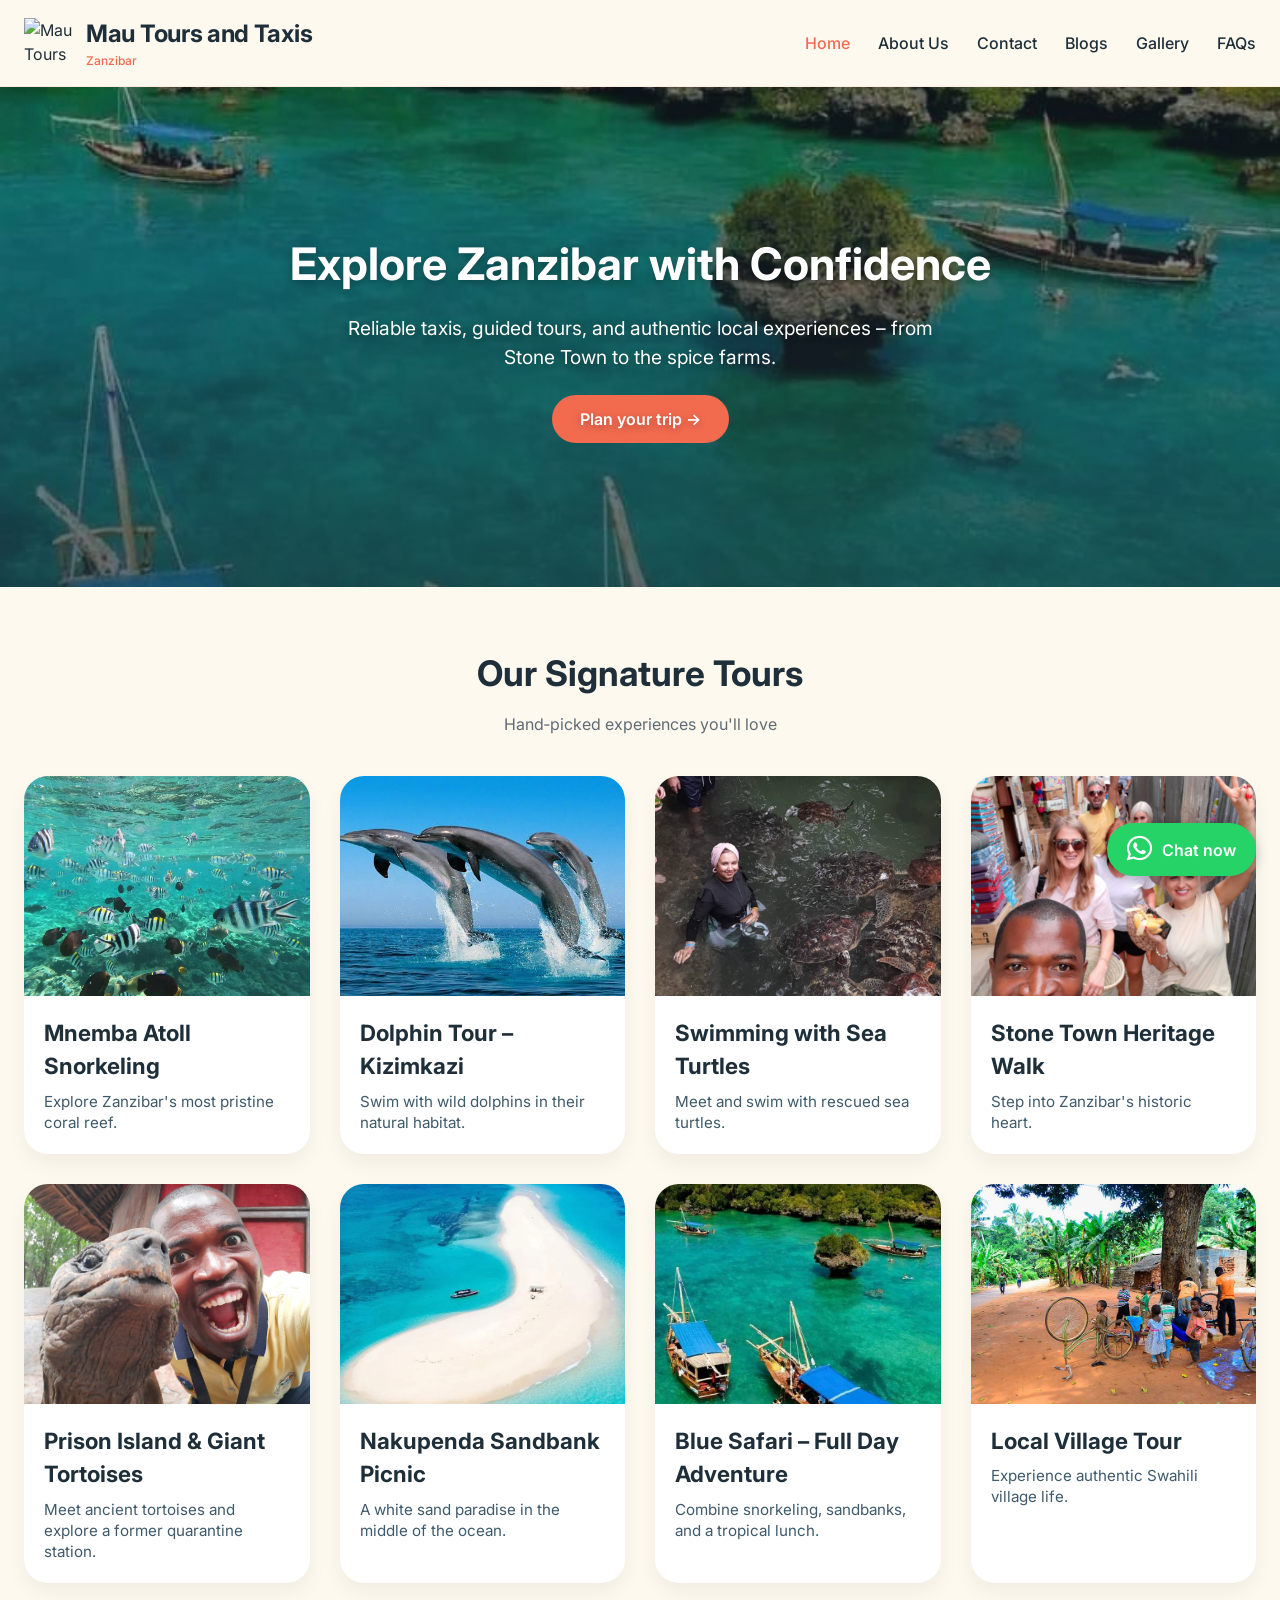
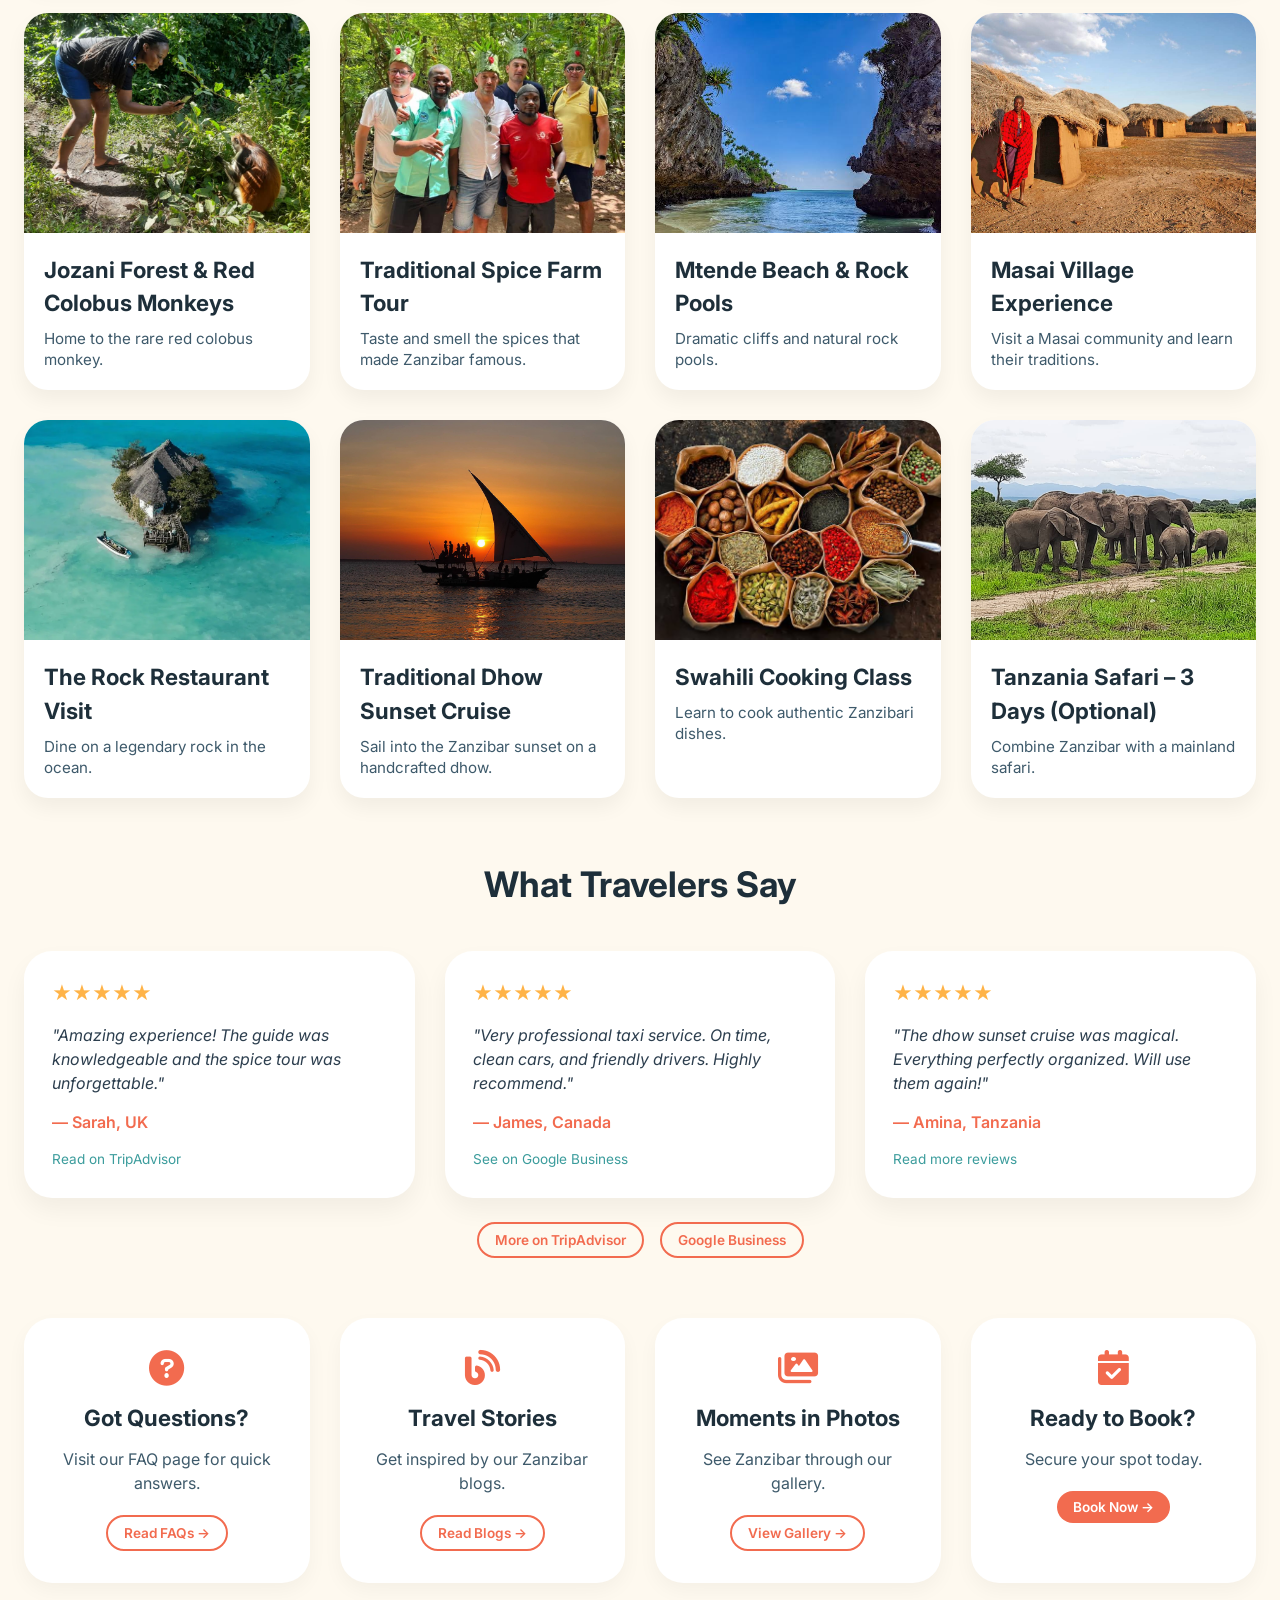
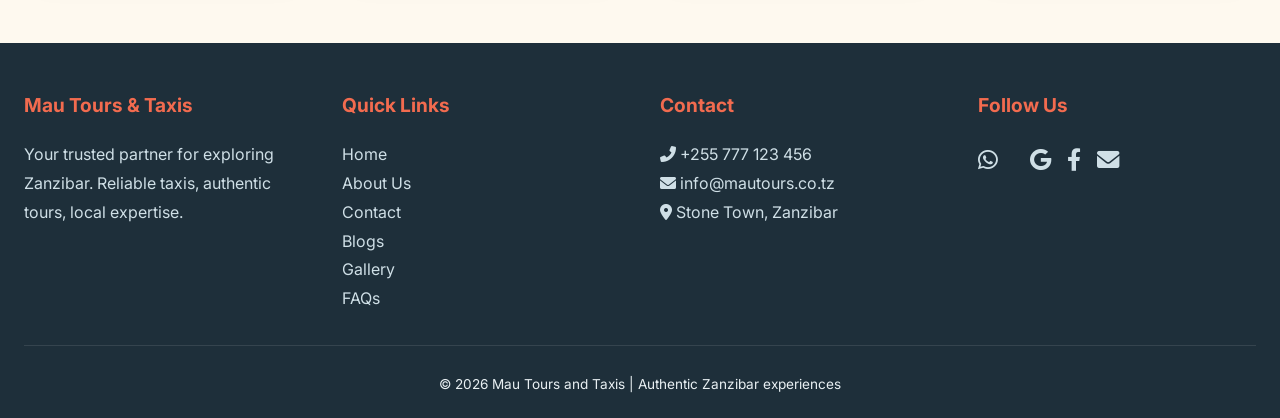
==== index.html @ b5e7ea90 "Initial commit" ====
<!DOCTYPE html>
<html lang="en">
<head>
    <meta charset="UTF-8">
    <meta name="viewport" content="width=device-width, initial-scale=1.0">
    <meta name="description" content="Mau Tours and Taxis – Your trusted Zanzibar travel partner. Tours, taxis, and authentic island experiences.">
    <title>Mau Tours and Taxis | Zanzibar</title>
    <!-- Fonts & Icons -->
    <link href="https://fonts.googleapis.com/css2?family=Inter:opsz,wght@14..32,300;400;500;600;700&display=swap" rel="stylesheet">
    <link rel="stylesheet" href="https://cdnjs.cloudflare.com/ajax/libs/font-awesome/6.0.0-beta3/css/all.min.css">
    <!-- Custom Styles -->
    <link rel="stylesheet" href="styles/index.css">
    <link rel="stylesheet" href="styles/tours.css">
</head>
<body>

<!-- Header -->
<header>
    <div class="container nav-flex">
        <div class="logo-area">
            <img src="images/logo.png" alt="Mau Tours and Taxis Logo" class="logo-img">
            <div class="logo-text">
                <h1 class="typewriter-title"></h1>
                <span>Zanzibar</span>
            </div>
        </div>
        <div class="menu-toggle" id="mobileToggle"><i class="fas fa-bars"></i></div>
        <ul class="nav-links" id="navMenu">
            <li><a href="index.html" class="active">Home</a></li>
            <li><a href="about.html">About Us</a></li>
            <li><a href="contact.html">Contact</a></li>
            <li><a href="blogs.html">Blogs</a></li>
            <li><a href="gallery.html">Gallery</a></li>
            <li><a href="faqs.html">FAQs</a></li>
        </ul>
    </div>
</header>

<!-- Hero Section (text over image) -->
<section class="hero">
    <div class="hero-overlay">
        <div class="hero-content container">
            <h2>Explore Zanzibar with Confidence</h2>
            <p>Reliable taxis, guided tours, and authentic local experiences – from Stone Town to the spice farms.</p>
            <a href="contact.html" class="btn-primary">Plan your trip →</a>
        </div>
    </div>
</section>

<!-- Tours Section (dynamic from tours.js) -->
<div class="container">
    <h2 class="section-title">Our Signature Tours</h2>
    <p class="section-sub">Hand‑picked experiences you'll love</p>
    <div id="tours-container" class="tours-grid"></div>
</div>

<!-- Reviews Carousel (simple) -->
<div class="reviews-section container">
    <h2 class="section-title">What Travelers Say</h2>
    <div class="reviews-carousel">
        <div class="review-card">
            <div class="review-stars">★★★★★</div>
            <p class="review-text">"Amazing experience! The guide was knowledgeable and the spice tour was unforgettable."</p>
            <p class="review-author">— Sarah, UK</p>
            <div class="review-links">
                <a href="https://www.tripadvisor.com/" target="_blank">Read on TripAdvisor</a>
            </div>
        </div>
        <div class="review-card">
            <div class="review-stars">★★★★★</div>
            <p class="review-text">"Very professional taxi service. On time, clean cars, and friendly drivers. Highly recommend."</p>
            <p class="review-author">— James, Canada</p>
            <div class="review-links">
                <a href="https://www.google.com/business" target="_blank">See on Google Business</a>
            </div>
        </div>
        <div class="review-card">
            <div class="review-stars">★★★★★</div>
            <p class="review-text">"The dhow sunset cruise was magical. Everything perfectly organized. Will use them again!"</p>
            <p class="review-author">— Amina, Tanzania</p>
            <div class="review-links">
                <a href="https://www.tripadvisor.com/" target="_blank">Read more reviews</a>
            </div>
        </div>
    </div>
    <div class="reviews-footer">
        <a href="https://www.tripadvisor.com/" target="_blank" class="btn-outline small">More on TripAdvisor</a>
        <a href="https://www.google.com/business" target="_blank" class="btn-outline small">Google Business</a>
    </div>
</div>

<!-- Invite sections -->
<div class="container invite-grid">
    <div class="invite-card">
        <i class="fas fa-question-circle"></i>
        <h3>Got Questions?</h3>
        <p>Visit our FAQ page for quick answers.</p>
        <a href="faqs.html" class="btn-outline small">Read FAQs →</a>
    </div>
    <div class="invite-card">
        <i class="fas fa-blog"></i>
        <h3>Travel Stories</h3>
        <p>Get inspired by our Zanzibar blogs.</p>
        <a href="blogs.html" class="btn-outline small">Read Blogs →</a>
    </div>
    <div class="invite-card">
        <i class="fas fa-images"></i>
        <h3>Moments in Photos</h3>
        <p>See Zanzibar through our gallery.</p>
        <a href="gallery.html" class="btn-outline small">View Gallery →</a>
    </div>
    <div class="invite-card">
        <i class="fas fa-calendar-check"></i>
        <h3>Ready to Book?</h3>
        <p>Secure your spot today.</p>
        <a href="booking.html" class="btn-primary small">Book Now →</a>
    </div>
</div>

<!-- Footer -->
<footer>
    <div class="container">
        <div class="footer-grid">
            <div class="footer-col">
                <h4>Mau Tours & Taxis</h4>
                <p>Your trusted partner for exploring Zanzibar. Reliable taxis, authentic tours, local expertise.</p>
            </div>
            <div class="footer-col">
                <h4>Quick Links</h4>
                <a href="index.html">Home</a>
                <a href="about.html">About Us</a>
                <a href="contact.html">Contact</a>
                <a href="blogs.html">Blogs</a>
                <a href="gallery.html">Gallery</a>
                <a href="faqs.html">FAQs</a>
            </div>
            <div class="footer-col">
                <h4>Contact</h4>
                <p><i class="fas fa-phone-alt"></i> +255 777 123 456</p>
                <p><i class="fas fa-envelope"></i> info@mautours.co.tz</p>
                <p><i class="fas fa-map-marker-alt"></i> Stone Town, Zanzibar</p>
            </div>
            <div class="footer-col">
                <h4>Follow Us</h4>
                <div class="social-icons">
                    <a href="#" target="_blank"><i class="fab fa-whatsapp"></i></a>
                    <a href="#" target="_blank"><i class="fab fa-tripadvisor"></i></a>
                    <a href="#" target="_blank"><i class="fab fa-google"></i></a>
                    <a href="#" target="_blank"><i class="fab fa-facebook-f"></i></a>
                    <a href="#" target="_blank"><i class="fas fa-envelope"></i></a>
                </div>
            </div>
        </div>
        <div class="copyright">
            <p>© 2026 Mau Tours and Taxis | Authentic Zanzibar experiences</p>
        </div>
    </div>
</footer>

<!-- Floating WhatsApp Button -->
<a href="https://wa.me/255777123456?text=Hello%20Mau%20Tours!%20I%27d%20like%20to%20know%20more%20about%20your%20tours." 
   class="whatsapp-float" target="_blank" rel="noopener noreferrer">
    <i class="fab fa-whatsapp"></i>
    <span class="whatsapp-text">Chat now</span>
</a>

<!-- Scripts -->
<script src="scripts/tours.js"></script>
<script>
    // Typewriter effect for "Mau Tours and Taxis"
    const typewriterElement = document.querySelector('.typewriter-title');
    const text = "Mau Tours and Taxis";
    let i = 0;
    function typeWriter() {
        if (i < text.length) {
            typewriterElement.innerHTML += text.charAt(i);
            i++;
            setTimeout(typeWriter, 100);
        }
    }
    typeWriter();

    // Mobile menu toggle
    const toggleBtn = document.getElementById('mobileToggle');
    const navMenu = document.getElementById('navMenu');
    toggleBtn.addEventListener('click', () => navMenu.classList.toggle('active'));

    // Render tours when DOM ready
    document.addEventListener("DOMContentLoaded", () => {
        if (window.ToursModule) {
            window.ToursModule.renderTours("tours-container");
        }
    });
</script>
</body>
</html>
---- styles/index.css ----
/* styles/index.css */
* {
    margin: 0;
    padding: 0;
    box-sizing: border-box;
}

body {
    font-family: 'Inter', sans-serif;
    background-color: #FEF9EF;
    color: #1E2F3A;
    line-height: 1.5;
}

.container {
    max-width: 1280px;
    margin: 0 auto;
    padding: 0 24px;
}

/* Buttons */
.btn-primary {
    display: inline-block;
    background-color: #F26B4F;
    color: white;
    font-weight: 600;
    padding: 12px 28px;
    border-radius: 50px;
    text-decoration: none;
    transition: all 0.3s ease;
    border: none;
    cursor: pointer;
}
.btn-primary:hover {
    background-color: #e05538;
    transform: translateY(-2px);
}
.btn-outline {
    display: inline-block;
    background-color: transparent;
    color: #F26B4F;
    font-weight: 600;
    padding: 8px 20px;
    border-radius: 50px;
    text-decoration: none;
    border: 2px solid #F26B4F;
    transition: 0.2s;
}
.btn-outline:hover {
    background-color: #F26B4F;
    color: white;
}
.small {
    padding: 6px 16px;
    font-size: 0.85rem;
}

/* Header & Navigation */
header {
    background-color: #FEF9EF;
    padding: 16px 0;
    position: sticky;
    top: 0;
    z-index: 100;
    box-shadow: 0 4px 12px rgba(0,0,0,0.02);
    border-bottom: 1px solid rgba(242,107,79,0.1);
}
.nav-flex {
    display: flex;
    justify-content: space-between;
    align-items: center;
    flex-wrap: wrap;
}
.logo-area {
    display: flex;
    align-items: center;
    gap: 12px;
}
.logo-img {
    width: 50px;
    height: 50px;
    object-fit: contain;
}
.logo-text h1 {
    font-size: 1.5rem;
    font-weight: 700;
    color: #1E2F3A;
    letter-spacing: -0.3px;
    min-width: 220px;
}
.logo-text span {
    font-size: 0.75rem;
    color: #F26B4F;
    font-weight: 500;
    display: block;
}
.nav-links {
    display: flex;
    gap: 28px;
    list-style: none;
}
.nav-links a {
    text-decoration: none;
    font-weight: 500;
    color: #1E2F3A;
    transition: 0.2s;
}
.nav-links a:hover, .nav-links a.active {
    color: #F26B4F;
}
.menu-toggle {
    display: none;
    font-size: 1.8rem;
    cursor: pointer;
    color: #1E2F3A;
}

/* Hero Section */
.hero {
    background-image: url('../images/tours/blue-safari/img1.jpg');
    background-size: cover;
    background-position: center 40%;
    height: 500px;
    position: relative;
    margin-bottom: 40px;
}
.hero-overlay {
    background: linear-gradient(0deg, rgba(30,47,58,0.7), rgba(30,47,58,0.4));
    width: 100%;
    height: 100%;
    display: flex;
    align-items: center;
    text-align: center;
}
.hero-content {
    color: white;
    text-shadow: 0 2px 8px rgba(0,0,0,0.3);
}
.hero-content h2 {
    font-size: 2.8rem;
    margin-bottom: 16px;
}
.hero-content p {
    font-size: 1.2rem;
    max-width: 600px;
    margin: 0 auto 24px;
}

/* Section Titles */
.section-title {
    text-align: center;
    font-size: 2.2rem;
    margin: 60px 0 12px;
    color: #1E2F3A;
}
.section-sub {
    text-align: center;
    color: #5F6C75;
    margin-bottom: 40px;
}

/* Reviews Carousel */
.reviews-section {
    margin: 60px auto;
}
.reviews-carousel {
    display: flex;
    flex-wrap: wrap;
    justify-content: center;
    gap: 30px;
    margin: 40px 0 24px;
}
.review-card {
    background: white;
    border-radius: 28px;
    padding: 28px;
    width: 300px;
    flex: 1 1 280px;
    box-shadow: 0 12px 24px rgba(0,0,0,0.05);
    transition: 0.2s;
}
.review-stars {
    color: #FFB347;
    font-size: 1.2rem;
    margin-bottom: 12px;
}
.review-text {
    font-style: italic;
    color: #2c3e4e;
    margin: 15px 0;
}
.review-author {
    font-weight: 600;
    color: #F26B4F;
    margin-bottom: 12px;
}
.review-links a {
    font-size: 0.85rem;
    color: #3B9C9C;
    text-decoration: none;
}
.review-links a:hover {
    text-decoration: underline;
}
.reviews-footer {
    text-align: center;
    display: flex;
    gap: 16px;
    justify-content: center;
    margin-top: 16px;
}

/* Invite grid */
.invite-grid {
    display: grid;
    grid-template-columns: repeat(auto-fit, minmax(240px, 1fr));
    gap: 30px;
    margin: 60px 0;
}
.invite-card {
    background: white;
    border-radius: 28px;
    padding: 32px 24px;
    text-align: center;
    box-shadow: 0 8px 20px rgba(0,0,0,0.04);
    transition: 0.2s;
}
.invite-card i {
    font-size: 2.2rem;
    color: #F26B4F;
    margin-bottom: 16px;
}
.invite-card h3 {
    font-size: 1.4rem;
    margin-bottom: 12px;
}
.invite-card p {
    color: #3E5A6B;
    margin-bottom: 20px;
}

/* Footer */
footer {
    background-color: #1E2F3A;
    color: #E9F0F3;
    padding: 48px 0 24px;
    margin-top: 40px;
}
.footer-grid {
    display: grid;
    grid-template-columns: repeat(auto-fit, minmax(220px, 1fr));
    gap: 40px;
    margin-bottom: 32px;
}
.footer-col h4 {
    font-size: 1.2rem;
    margin-bottom: 20px;
    color: #F26B4F;
}
.footer-col p, .footer-col a {
    color: #cfdfe6;
    text-decoration: none;
    line-height: 1.8;
    display: block;
}
.footer-col a:hover {
    color: #F26B4F;
}
.social-icons {
    display: flex;
    gap: 16px;
    flex-wrap: wrap;
}
.social-icons a {
    font-size: 1.4rem;
}
.copyright {
    text-align: center;
    padding-top: 28px;
    border-top: 1px solid rgba(255,255,255,0.1);
    font-size: 0.85rem;
}

/* Floating WhatsApp */
.whatsapp-float {
    position: fixed;
    bottom: 24px;
    right: 24px;
    background-color: #25D366;
    color: white;
    padding: 12px 20px;
    border-radius: 60px;
    display: flex;
    align-items: center;
    gap: 10px;
    text-decoration: none;
    font-weight: 600;
    box-shadow: 0 4px 12px rgba(0,0,0,0.25);
    z-index: 999;
    transition: 0.2s;
}
.whatsapp-float i {
    font-size: 1.8rem;
}
.whatsapp-text {
    font-size: 1rem;
}
.whatsapp-float:hover {
    background-color: #20b859;
    transform: scale(1.05);
}

/* Responsive */
@media (max-width: 768px) {
    .menu-toggle {
        display: block;
    }
    .nav-links {
        display: none;
        width: 100%;
        flex-direction: column;
        background: #FEF9EF;
        padding: 20px 0;
        gap: 20px;
        text-align: center;
    }
    .nav-links.active {
        display: flex;
    }
    .hero {
        height: 400px;
    }
    .hero-content h2 {
        font-size: 2rem;
    }
    .section-title {
        font-size: 1.8rem;
    }
    .reviews-carousel {
        flex-direction: column;
        align-items: center;
    }
    .whatsapp-float {
        padding: 10px 16px;
        bottom: 16px;
        right: 16px;
    }
    .whatsapp-text {
        font-size: 0.9rem;
    }
}
---- styles/tours.css ----
/* Container for tours */
.tours-grid {
  display: grid;
  grid-template-columns: repeat(auto-fill, minmax(280px, 1fr));
  gap: 30px;
  margin: 40px 0;
}

/* Tour Card */
.tour-card {
  background: white;
  border-radius: 24px;
  overflow: hidden;
  box-shadow: 0 10px 20px rgba(0,0,0,0.05);
  transition: transform 0.25s ease, box-shadow 0.25s ease;
  cursor: pointer;
}

.tour-card:hover {
  transform: translateY(-6px);
  box-shadow: 0 20px 30px rgba(0,0,0,0.1);
}

.tour-card-img {
  width: 100%;
  height: 220px;
  object-fit: cover;
  display: block;
}

.tour-card-body {
  padding: 20px;
}

.tour-card-title {
  font-size: 1.4rem;
  margin-bottom: 8px;
  color: #1E2F3A;
}

.tour-card-desc {
  color: #3E5A6B;
  line-height: 1.4;
  font-size: 0.95rem;
}

/* Modal overlay */
.tour-modal {
  display: none;
  position: fixed;
  z-index: 1000;
  left: 0;
  top: 0;
  width: 100%;
  height: 100%;
  background-color: rgba(0, 0, 0, 0.8);
  align-items: center;
  justify-content: center;
  overflow-y: auto;
  padding: 20px;
}

.tour-modal-content {
  background-color: #FEF9EF;
  max-width: 700px;
  width: 90%;
  border-radius: 32px;
  position: relative;
  padding: 30px;
  max-height: 90vh;
  overflow-y: auto;
  box-shadow: 0 20px 35px rgba(0,0,0,0.2);
}

.tour-modal-close {
  position: absolute;
  top: 20px;
  right: 25px;
  font-size: 2rem;
  font-weight: bold;
  cursor: pointer;
  color: #1E2F3A;
  transition: 0.2s;
}

.tour-modal-close:hover {
  color: #F26B4F;
}

.tour-modal-img {
  width: 100%;
  max-height: 350px;
  object-fit: cover;
  border-radius: 24px;
  margin-bottom: 20px;
}

.tour-modal-content h2 {
  font-size: 1.8rem;
  margin-bottom: 16px;
  color: #1E2F3A;
}

.tour-modal-description {
  font-size: 1rem;
  line-height: 1.6;
  color: #2c3e4e;
  margin-bottom: 30px;
}

.tour-modal-actions {
  display: flex;
  gap: 16px;
  flex-wrap: wrap;
  justify-content: center;
  margin-top: 10px;
}

.btn-interested, .btn-booknow {
  display: inline-block;
  padding: 12px 28px;
  border-radius: 50px;
  font-weight: 600;
  text-decoration: none;
  text-align: center;
  transition: all 0.2s;
  border: none;
  cursor: pointer;
  font-size: 1rem;
}

.btn-interested {
  background-color: #3B9C9C;
  color: white;
}

.btn-interested:hover {
  background-color: #2f7c7c;
  transform: translateY(-2px);
}

.btn-booknow {
  background-color: #F26B4F;
  color: white;
}

.btn-booknow:hover {
  background-color: #e05538;
  transform: translateY(-2px);
}

/* Responsive */
@media (max-width: 768px) {
  .tour-modal-content {
    padding: 20px;
    width: 95%;
  }
  .tour-modal-content h2 {
    font-size: 1.5rem;
  }
  .btn-interested, .btn-booknow {
    padding: 10px 20px;
    font-size: 0.9rem;
  }
}
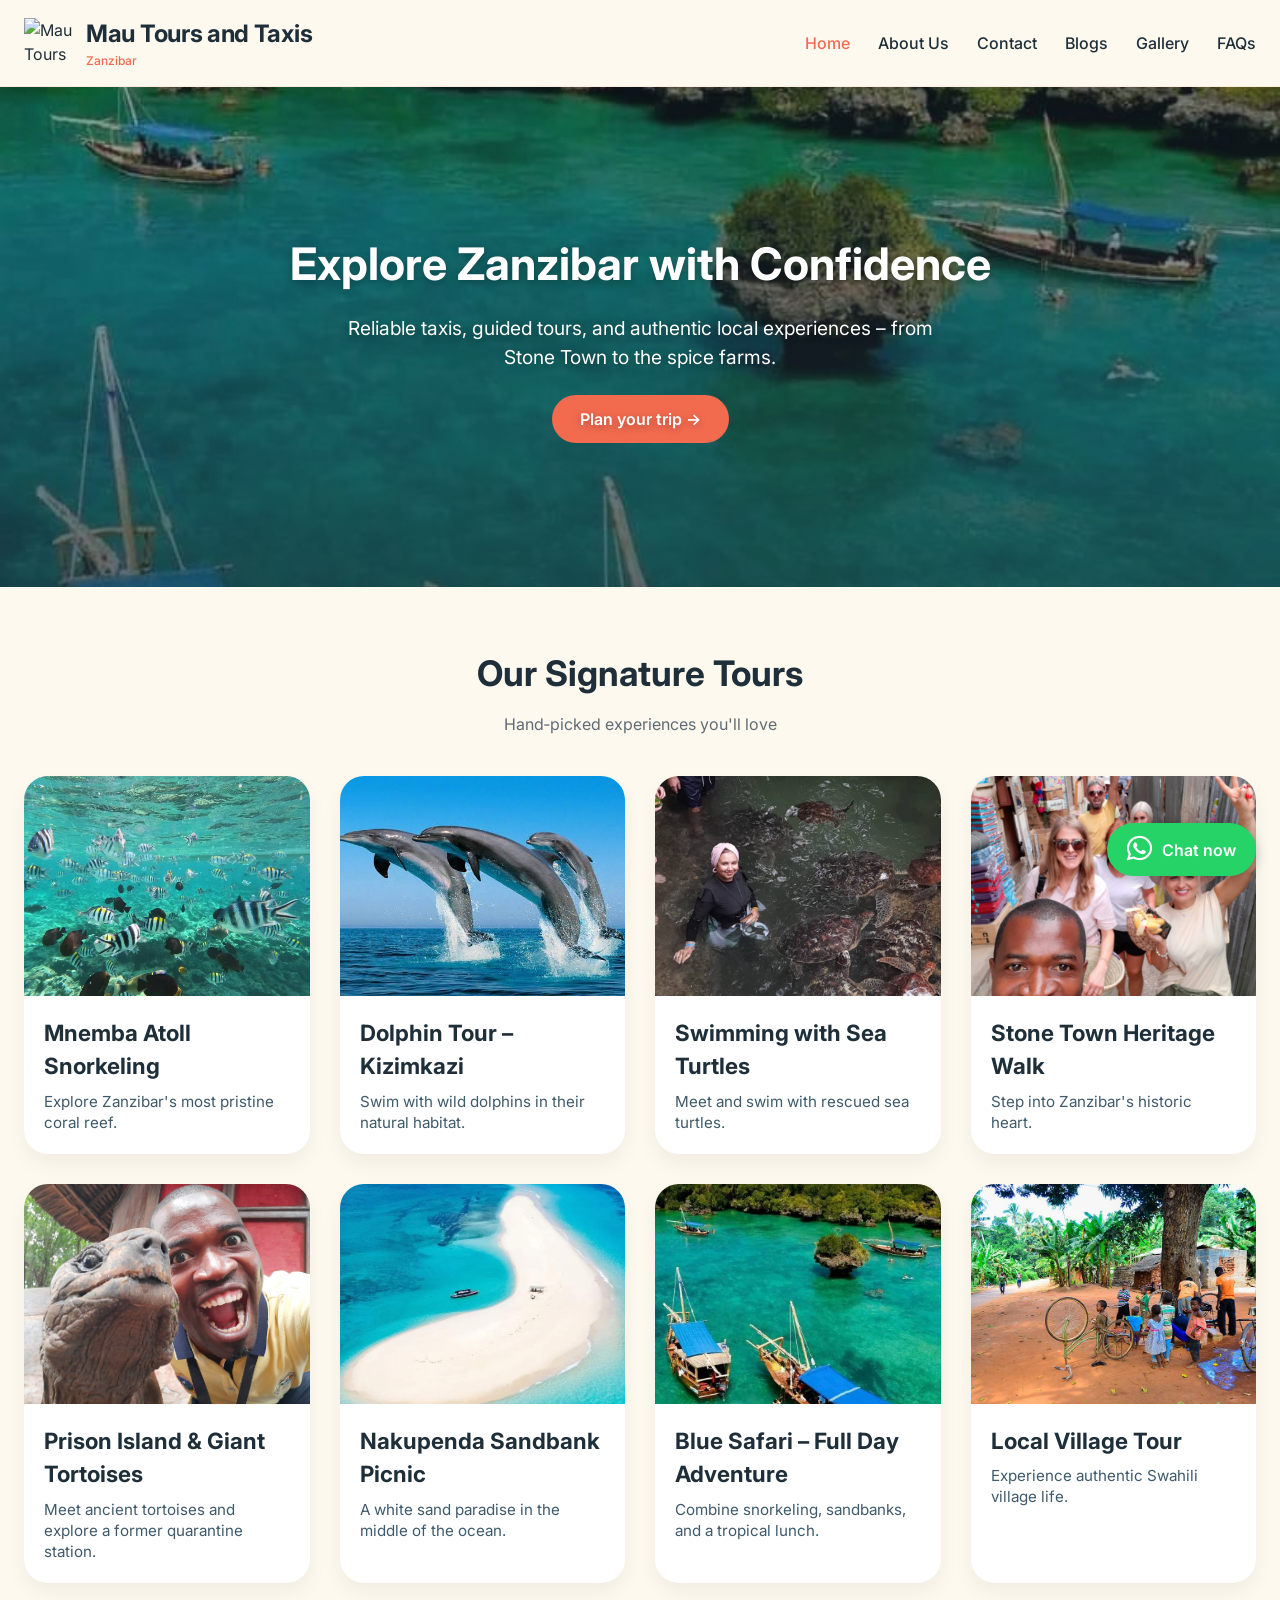
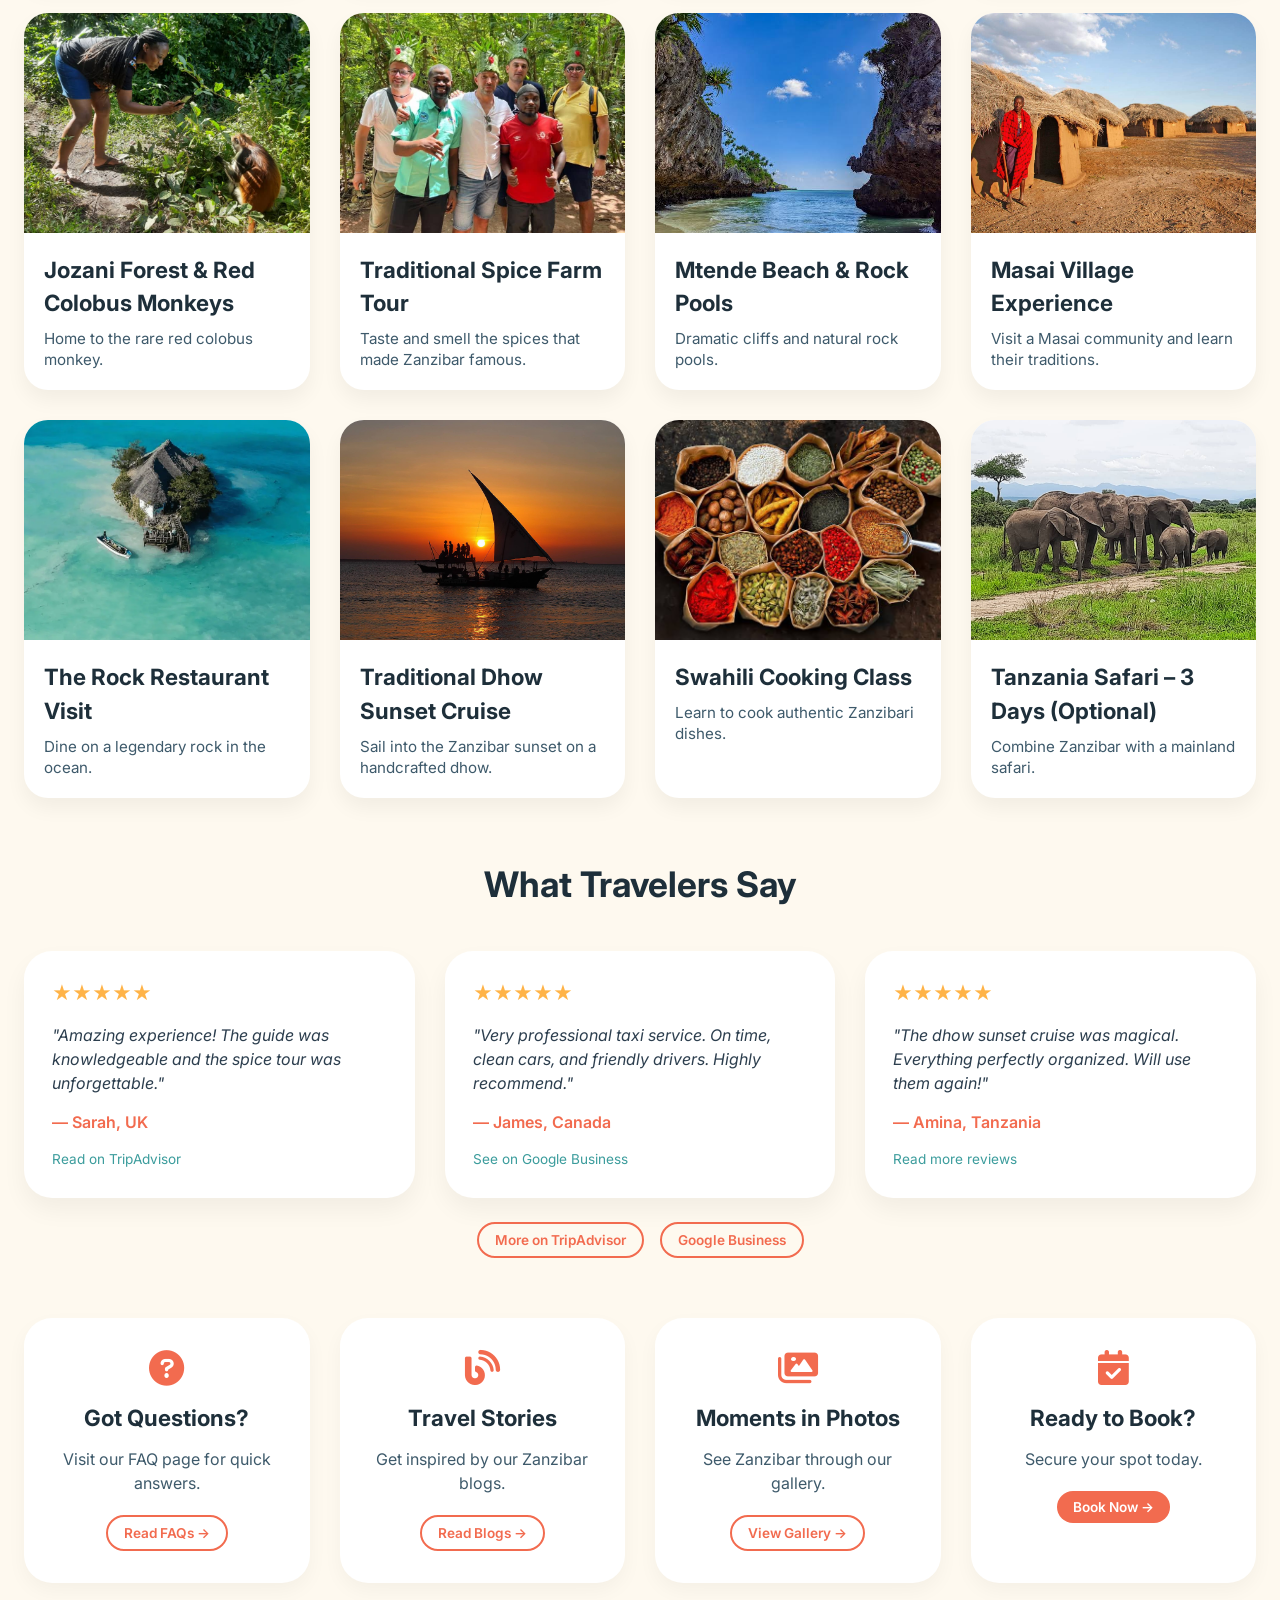
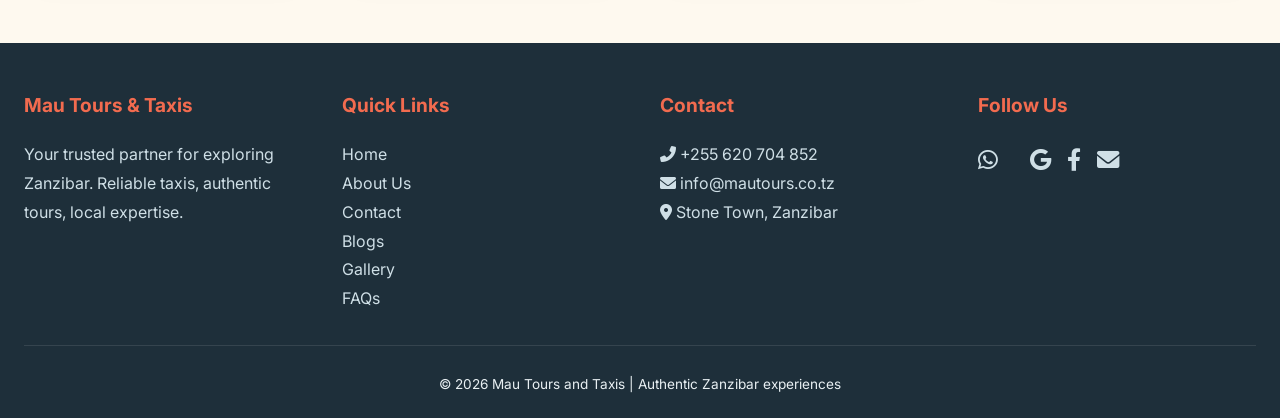
==== commit af26d9c7: "completed website" ====
--- a/index.html
+++ b/index.html
@@ -1,196 +1,251 @@
-<!DOCTYPE html>
+<!doctype html>
 <html lang="en">
-<head>
-    <meta charset="UTF-8">
-    <meta name="viewport" content="width=device-width, initial-scale=1.0">
-    <meta name="description" content="Mau Tours and Taxis – Your trusted Zanzibar travel partner. Tours, taxis, and authentic island experiences.">
+  <head>
+    <meta charset="UTF-8" />
+    <meta name="viewport" content="width=device-width, initial-scale=1.0" />
+    <meta
+      name="description"
+      content="Mau Tours and Taxis – Your trusted Zanzibar travel partner. Tours, taxis, and authentic island experiences."
+    />
     <title>Mau Tours and Taxis | Zanzibar</title>
     <!-- Fonts & Icons -->
-    <link href="https://fonts.googleapis.com/css2?family=Inter:opsz,wght@14..32,300;400;500;600;700&display=swap" rel="stylesheet">
-    <link rel="stylesheet" href="https://cdnjs.cloudflare.com/ajax/libs/font-awesome/6.0.0-beta3/css/all.min.css">
+    <link
+      href="https://fonts.googleapis.com/css2?family=Inter:opsz,wght@14..32,300;400;500;600;700&display=swap"
+      rel="stylesheet"
+    />
+    <link
+      rel="stylesheet"
+      href="https://cdnjs.cloudflare.com/ajax/libs/font-awesome/6.0.0-beta3/css/all.min.css"
+    />
     <!-- Custom Styles -->
-    <link rel="stylesheet" href="styles/index.css">
-    <link rel="stylesheet" href="styles/tours.css">
-</head>
-<body>
-
-<!-- Header -->
-<header>
-    <div class="container nav-flex">
+    <link rel="stylesheet" href="styles/index.css" />
+    <link rel="stylesheet" href="styles/tours.css" />
+  </head>
+  <body>
+    <!-- Header -->
+    <header>
+      <div class="container nav-flex">
         <div class="logo-area">
-            <img src="images/logo.png" alt="Mau Tours and Taxis Logo" class="logo-img">
-            <div class="logo-text">
-                <h1 class="typewriter-title"></h1>
-                <span>Zanzibar</span>
-            </div>
-        </div>
-        <div class="menu-toggle" id="mobileToggle"><i class="fas fa-bars"></i></div>
+          <img
+            src="images/logo.png"
+            alt="Mau Tours and Taxis Logo"
+            class="logo-img"
+          />
+          <div class="logo-text">
+            <h1 class="typewriter-title"></h1>
+            <span>Zanzibar</span>
+          </div>
+        </div>
+        <div class="menu-toggle" id="mobileToggle">
+          <i class="fas fa-bars"></i>
+        </div>
         <ul class="nav-links" id="navMenu">
-            <li><a href="index.html" class="active">Home</a></li>
-            <li><a href="about.html">About Us</a></li>
-            <li><a href="contact.html">Contact</a></li>
-            <li><a href="blogs.html">Blogs</a></li>
-            <li><a href="gallery.html">Gallery</a></li>
-            <li><a href="faqs.html">FAQs</a></li>
+          <li><a href="index.html" class="active">Home</a></li>
+          <li><a href="about.html">About Us</a></li>
+          <li><a href="contact.html">Contact</a></li>
+          <li><a href="blogs.html">Blogs</a></li>
+          <li><a href="gallery.html">Gallery</a></li>
+          <li><a href="faqs.html">FAQs</a></li>
         </ul>
+      </div>
+    </header>
+
+    <!-- Hero Section (text over image) -->
+    <section class="hero">
+      <div class="hero-overlay">
+        <div class="hero-content container">
+          <h2>Explore Zanzibar with Confidence</h2>
+          <p>
+            Reliable taxis, guided tours, and authentic local experiences – from
+            Stone Town to the spice farms.
+          </p>
+          <a href="contact.html" class="btn-primary">Plan your trip →</a>
+        </div>
+      </div>
+    </section>
+
+    <!-- Tours Section (dynamic from tours.js) -->
+    <div class="container">
+      <h2 class="section-title">Our Signature Tours</h2>
+      <p class="section-sub">Hand‑picked experiences you'll love</p>
+      <div id="tours-container" class="tours-grid"></div>
     </div>
-</header>
-
-<!-- Hero Section (text over image) -->
-<section class="hero">
-    <div class="hero-overlay">
-        <div class="hero-content container">
-            <h2>Explore Zanzibar with Confidence</h2>
-            <p>Reliable taxis, guided tours, and authentic local experiences – from Stone Town to the spice farms.</p>
-            <a href="contact.html" class="btn-primary">Plan your trip →</a>
-        </div>
+
+    <!-- Reviews Carousel (simple) -->
+    <div class="reviews-section container">
+      <h2 class="section-title">What Travelers Say</h2>
+      <div class="reviews-carousel">
+        <div class="review-card">
+          <div class="review-stars">★★★★★</div>
+          <p class="review-text">
+            "Amazing experience! The guide was knowledgeable and the spice tour
+            was unforgettable."
+          </p>
+          <p class="review-author">— Sarah, UK</p>
+          <div class="review-links">
+            <a href="https://www.tripadvisor.com/" target="_blank"
+              >Read on TripAdvisor</a
+            >
+          </div>
+        </div>
+        <div class="review-card">
+          <div class="review-stars">★★★★★</div>
+          <p class="review-text">
+            "Very professional taxi service. On time, clean cars, and friendly
+            drivers. Highly recommend."
+          </p>
+          <p class="review-author">— James, Canada</p>
+          <div class="review-links">
+            <a href="https://www.google.com/business" target="_blank"
+              >See on Google Business</a
+            >
+          </div>
+        </div>
+        <div class="review-card">
+          <div class="review-stars">★★★★★</div>
+          <p class="review-text">
+            "The dhow sunset cruise was magical. Everything perfectly organized.
+            Will use them again!"
+          </p>
+          <p class="review-author">— Amina, Tanzania</p>
+          <div class="review-links">
+            <a href="https://www.tripadvisor.com/" target="_blank"
+              >Read more reviews</a
+            >
+          </div>
+        </div>
+      </div>
+      <div class="reviews-footer">
+        <a
+          href="https://www.tripadvisor.com/Attraction_Review-g482884-d23481602-Reviews-Bohora_Tours-Zanzibar_Island_Zanzibar_Archipelago.html"
+          target="_blank"
+          class="btn-outline small"
+          >More on TripAdvisor</a
+        >
+        <a
+          href="https://www.google.com/business"
+          target="_blank"
+          class="btn-outline small"
+          >Google Business</a
+        >
+      </div>
     </div>
-</section>
-
-<!-- Tours Section (dynamic from tours.js) -->
-<div class="container">
-    <h2 class="section-title">Our Signature Tours</h2>
-    <p class="section-sub">Hand‑picked experiences you'll love</p>
-    <div id="tours-container" class="tours-grid"></div>
-</div>
-
-<!-- Reviews Carousel (simple) -->
-<div class="reviews-section container">
-    <h2 class="section-title">What Travelers Say</h2>
-    <div class="reviews-carousel">
-        <div class="review-card">
-            <div class="review-stars">★★★★★</div>
-            <p class="review-text">"Amazing experience! The guide was knowledgeable and the spice tour was unforgettable."</p>
-            <p class="review-author">— Sarah, UK</p>
-            <div class="review-links">
-                <a href="https://www.tripadvisor.com/" target="_blank">Read on TripAdvisor</a>
-            </div>
-        </div>
-        <div class="review-card">
-            <div class="review-stars">★★★★★</div>
-            <p class="review-text">"Very professional taxi service. On time, clean cars, and friendly drivers. Highly recommend."</p>
-            <p class="review-author">— James, Canada</p>
-            <div class="review-links">
-                <a href="https://www.google.com/business" target="_blank">See on Google Business</a>
-            </div>
-        </div>
-        <div class="review-card">
-            <div class="review-stars">★★★★★</div>
-            <p class="review-text">"The dhow sunset cruise was magical. Everything perfectly organized. Will use them again!"</p>
-            <p class="review-author">— Amina, Tanzania</p>
-            <div class="review-links">
-                <a href="https://www.tripadvisor.com/" target="_blank">Read more reviews</a>
-            </div>
-        </div>
-    </div>
-    <div class="reviews-footer">
-        <a href="https://www.tripadvisor.com/" target="_blank" class="btn-outline small">More on TripAdvisor</a>
-        <a href="https://www.google.com/business" target="_blank" class="btn-outline small">Google Business</a>
-    </div>
-</div>
-
-<!-- Invite sections -->
-<div class="container invite-grid">
-    <div class="invite-card">
+
+    <!-- Invite sections -->
+    <div class="container invite-grid">
+      <div class="invite-card">
         <i class="fas fa-question-circle"></i>
         <h3>Got Questions?</h3>
         <p>Visit our FAQ page for quick answers.</p>
         <a href="faqs.html" class="btn-outline small">Read FAQs →</a>
-    </div>
-    <div class="invite-card">
+      </div>
+      <div class="invite-card">
         <i class="fas fa-blog"></i>
         <h3>Travel Stories</h3>
         <p>Get inspired by our Zanzibar blogs.</p>
         <a href="blogs.html" class="btn-outline small">Read Blogs →</a>
-    </div>
-    <div class="invite-card">
+      </div>
+      <div class="invite-card">
         <i class="fas fa-images"></i>
         <h3>Moments in Photos</h3>
         <p>See Zanzibar through our gallery.</p>
         <a href="gallery.html" class="btn-outline small">View Gallery →</a>
-    </div>
-    <div class="invite-card">
+      </div>
+      <div class="invite-card">
         <i class="fas fa-calendar-check"></i>
         <h3>Ready to Book?</h3>
         <p>Secure your spot today.</p>
-        <a href="booking.html" class="btn-primary small">Book Now →</a>
+        <a href="contact.html" class="btn-primary small">Book Now →</a>
+      </div>
     </div>
-</div>
-
-<!-- Footer -->
-<footer>
-    <div class="container">
+
+    <!-- Footer -->
+    <footer>
+      <div class="container">
         <div class="footer-grid">
-            <div class="footer-col">
-                <h4>Mau Tours & Taxis</h4>
-                <p>Your trusted partner for exploring Zanzibar. Reliable taxis, authentic tours, local expertise.</p>
+          <div class="footer-col">
+            <h4>Mau Tours & Taxis</h4>
+            <p>
+              Your trusted partner for exploring Zanzibar. Reliable taxis,
+              authentic tours, local expertise.
+            </p>
+          </div>
+          <div class="footer-col">
+            <h4>Quick Links</h4>
+            <a href="index.html">Home</a>
+            <a href="about.html">About Us</a>
+            <a href="contact.html">Contact</a>
+            <a href="blogs.html">Blogs</a>
+            <a href="gallery.html">Gallery</a>
+            <a href="faqs.html">FAQs</a>
+          </div>
+          <div class="footer-col">
+            <h4>Contact</h4>
+            <p><i class="fas fa-phone-alt"></i> +255 620 704 852</p>
+            <p><i class="fas fa-envelope"></i> info@mautours.co.tz</p>
+            <p><i class="fas fa-map-marker-alt"></i> Stone Town, Zanzibar</p>
+          </div>
+          <div class="footer-col">
+            <h4>Follow Us</h4>
+            <div class="social-icons">
+              <a href="https://wa.me/255620704852?text=Hello%20Mau%20Tours!%20I%20have%20a%20question%20about%20Zanzibar." target="_blank"><i class="fab fa-whatsapp"></i></a>
+              <a
+                href="https://www.tripadvisor.com/Attraction_Review-g482884-d23481602-Reviews-Bohora_Tours-Zanzibar_Island_Zanzibar_Archipelago.html"
+                target="_blank"
+                ><i class="fab fa-tripadvisor"></i
+              ></a>
+              <a href="https://www.google.com" target="_blank"><i class="fab fa-google"></i></a>
+              <a href="https://web.facebook.com/people/bohora_tours_zanzibar/100075915383813/?_rdc=1&_rdr#" target="_blank"><i class="fab fa-facebook-f"></i></a>
+              <a href="mailto:info@mautours.co.tz" target="_blank"><i class="fas fa-envelope"></i></a>
             </div>
-            <div class="footer-col">
-                <h4>Quick Links</h4>
-                <a href="index.html">Home</a>
-                <a href="about.html">About Us</a>
-                <a href="contact.html">Contact</a>
-                <a href="blogs.html">Blogs</a>
-                <a href="gallery.html">Gallery</a>
-                <a href="faqs.html">FAQs</a>
-            </div>
-            <div class="footer-col">
-                <h4>Contact</h4>
-                <p><i class="fas fa-phone-alt"></i> +255 777 123 456</p>
-                <p><i class="fas fa-envelope"></i> info@mautours.co.tz</p>
-                <p><i class="fas fa-map-marker-alt"></i> Stone Town, Zanzibar</p>
-            </div>
-            <div class="footer-col">
-                <h4>Follow Us</h4>
-                <div class="social-icons">
-                    <a href="#" target="_blank"><i class="fab fa-whatsapp"></i></a>
-                    <a href="#" target="_blank"><i class="fab fa-tripadvisor"></i></a>
-                    <a href="#" target="_blank"><i class="fab fa-google"></i></a>
-                    <a href="#" target="_blank"><i class="fab fa-facebook-f"></i></a>
-                    <a href="#" target="_blank"><i class="fas fa-envelope"></i></a>
-                </div>
-            </div>
+          </div>
         </div>
         <div class="copyright">
-            <p>© 2026 Mau Tours and Taxis | Authentic Zanzibar experiences</p>
-        </div>
-    </div>
-</footer>
-
-<!-- Floating WhatsApp Button -->
-<a href="https://wa.me/255777123456?text=Hello%20Mau%20Tours!%20I%27d%20like%20to%20know%20more%20about%20your%20tours." 
-   class="whatsapp-float" target="_blank" rel="noopener noreferrer">
-    <i class="fab fa-whatsapp"></i>
-    <span class="whatsapp-text">Chat now</span>
-</a>
-
-<!-- Scripts -->
-<script src="scripts/tours.js"></script>
-<script>
-    // Typewriter effect for "Mau Tours and Taxis"
-    const typewriterElement = document.querySelector('.typewriter-title');
-    const text = "Mau Tours and Taxis";
-    let i = 0;
-    function typeWriter() {
+          <p>© 2026 Mau Tours and Taxis | Authentic Zanzibar experiences</p>
+        </div>
+      </div>
+    </footer>
+
+    <!-- Floating WhatsApp Button -->
+    <a
+      href="https://wa.me/255620704852?text=Hello%20Mau%20Tours!%20I%27d%20like%20to%20know%20more%20about%20your%20tours."
+      class="whatsapp-float"
+      target="_blank"
+      rel="noopener noreferrer"
+    >
+      <i class="fab fa-whatsapp"></i>
+      <span class="whatsapp-text">Chat now</span>
+    </a>
+
+    <!-- Scripts -->
+    <script src="scripts/tours.js"></script>
+    <script>
+      // Typewriter effect for "Mau Tours and Taxis"
+      const typewriterElement = document.querySelector(".typewriter-title");
+      const text = "Mau Tours and Taxis";
+      let i = 0;
+      function typeWriter() {
         if (i < text.length) {
-            typewriterElement.innerHTML += text.charAt(i);
-            i++;
-            setTimeout(typeWriter, 100);
+          typewriterElement.innerHTML += text.charAt(i);
+          i++;
+          setTimeout(typeWriter, 100);
         }
-    }
-    typeWriter();
-
-    // Mobile menu toggle
-    const toggleBtn = document.getElementById('mobileToggle');
-    const navMenu = document.getElementById('navMenu');
-    toggleBtn.addEventListener('click', () => navMenu.classList.toggle('active'));
-
-    // Render tours when DOM ready
-    document.addEventListener("DOMContentLoaded", () => {
+      }
+      typeWriter();
+
+      // Mobile menu toggle
+      const toggleBtn = document.getElementById("mobileToggle");
+      const navMenu = document.getElementById("navMenu");
+      toggleBtn.addEventListener("click", () =>
+        navMenu.classList.toggle("active"),
+      );
+
+      // Render tours when DOM ready
+      document.addEventListener("DOMContentLoaded", () => {
         if (window.ToursModule) {
-            window.ToursModule.renderTours("tours-container");
+          window.ToursModule.renderTours("tours-container");
         }
-    });
-</script>
-</body>
-</html>+      });
+    </script>
+  </body>
+</html>
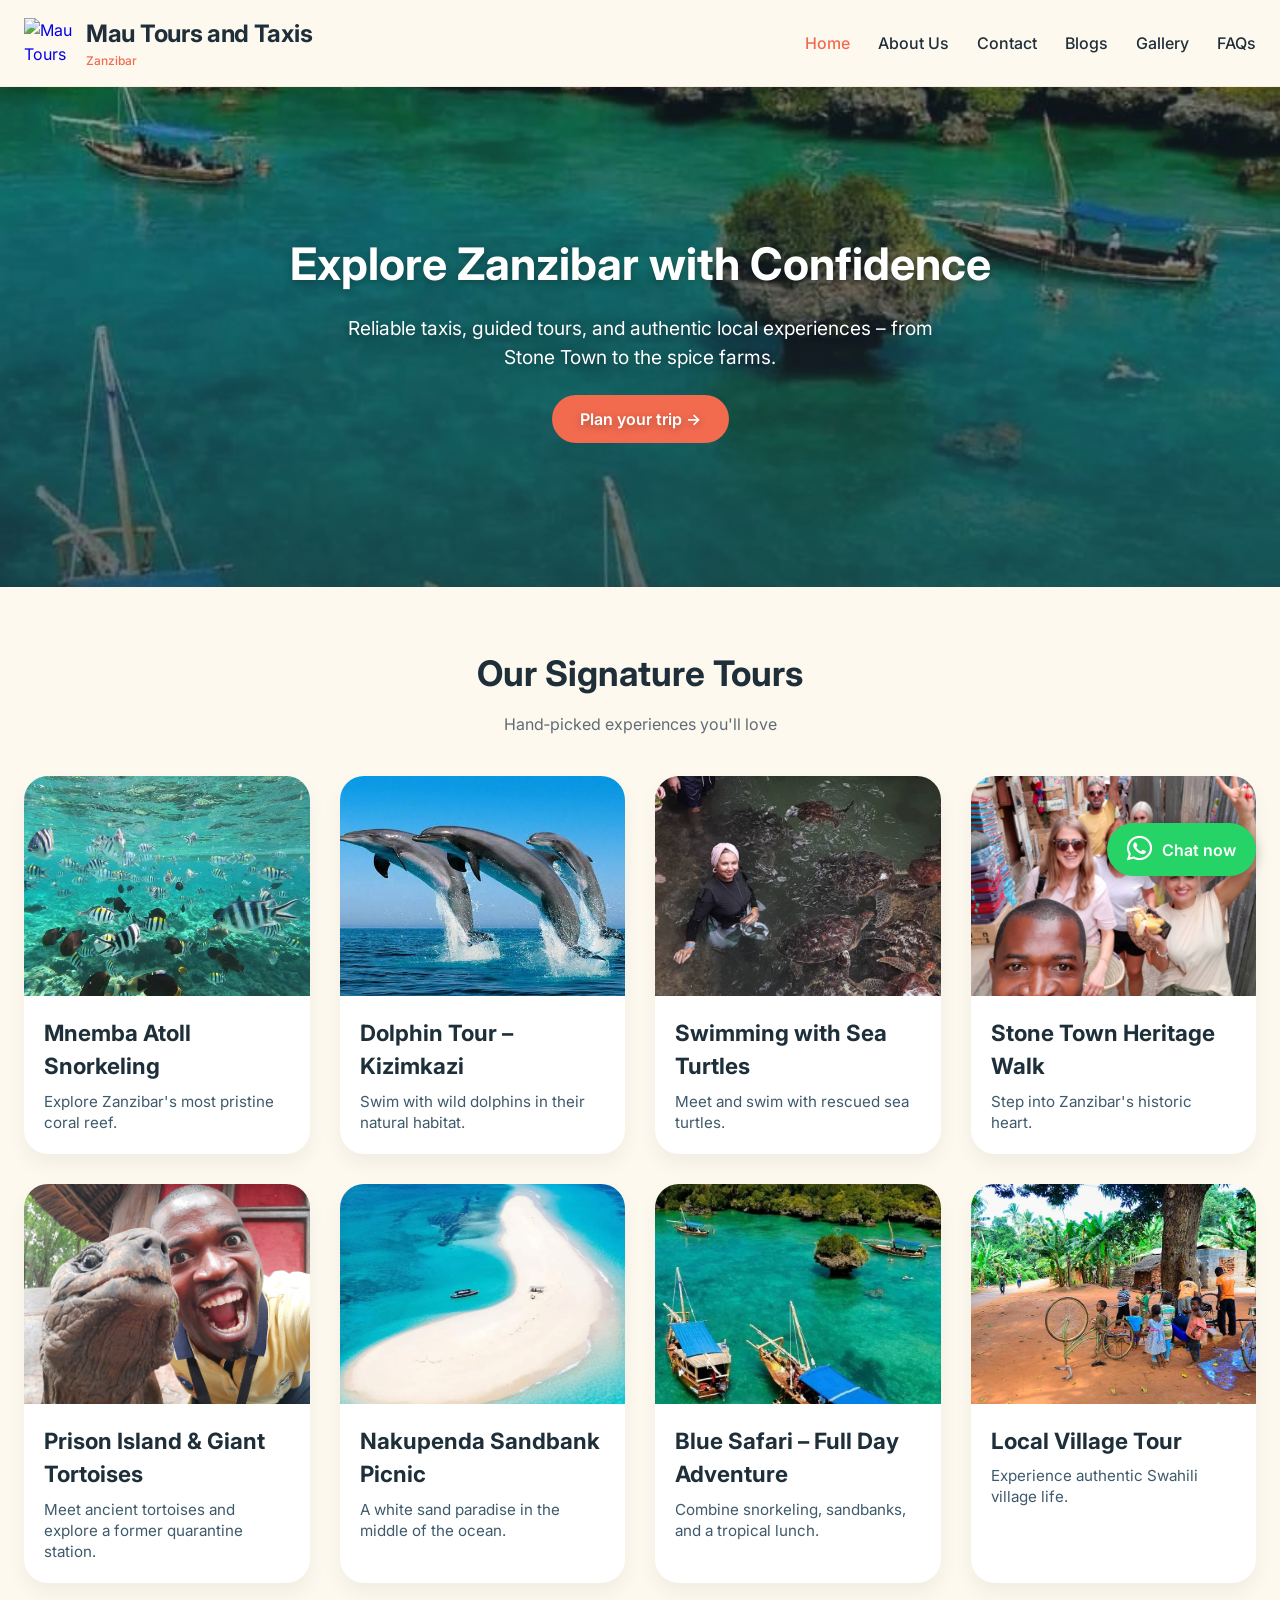
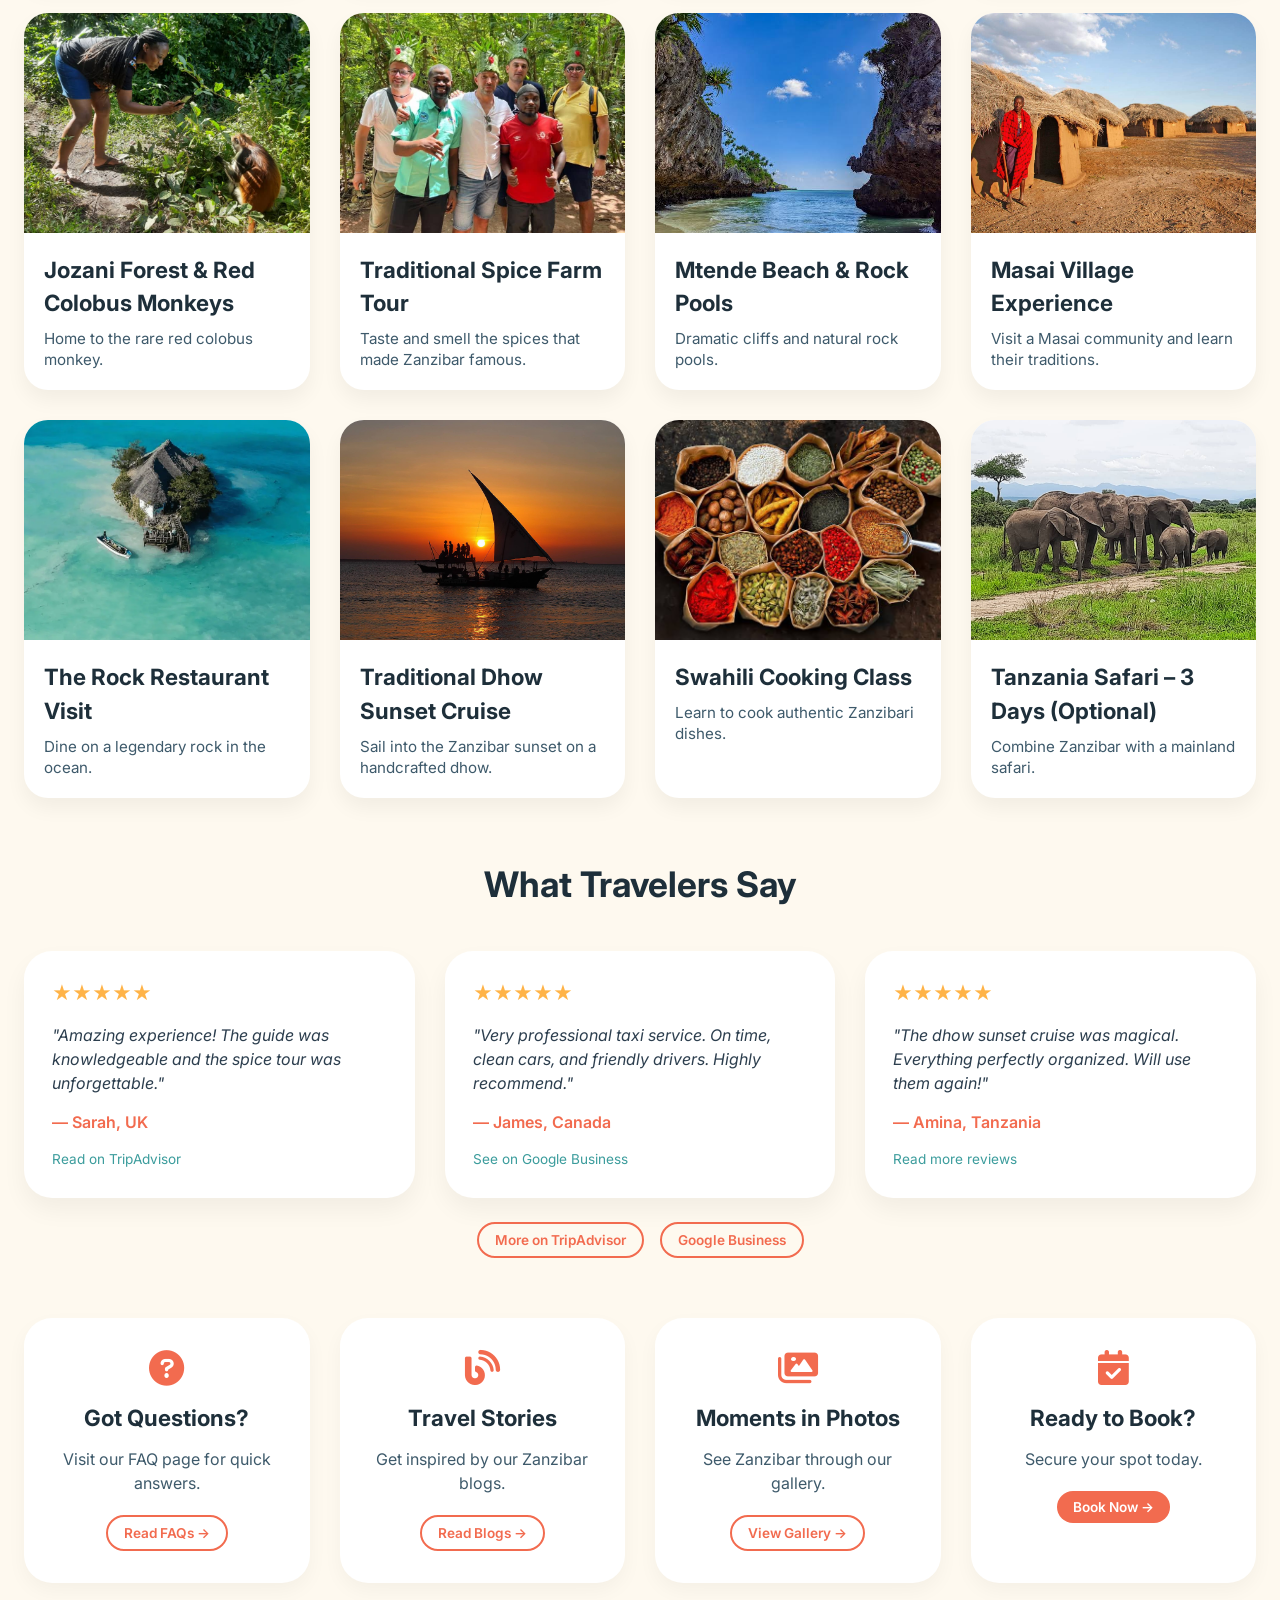
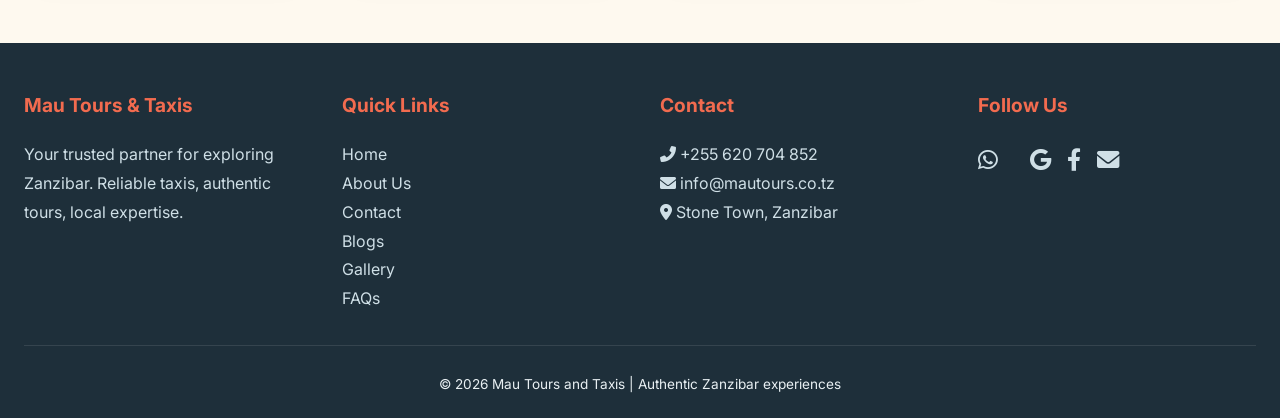
==== commit 1f0a91b2: "added canonical link tag and improved ux a bit" ====
--- a/index.html
+++ b/index.html
@@ -7,8 +7,16 @@
       name="description"
       content="Mau Tours and Taxis – Your trusted Zanzibar travel partner. Tours, taxis, and authentic island experiences."
     />
+    <meta name="keywords" content="Zanzibar tours, taxi service, local guides, Stone Town, spice tour, sunset cruise, best zanzibar tour guide, Zanzibar best tour guide" />
+    <meta name="twitter:card" content="summary_large_image" />
+    <meta name="twitter:title" content="Mau Tours and Taxis | Zanzibar" />
+    <meta name="twitter:description" content="Your trusted Zanzibar travel partner. Tours, taxis, and authentic island experiences." />
+    <meta name="twitter:image" content="./images/logo.png" />
     <title>Mau Tours and Taxis | Zanzibar</title>
     <!-- Fonts & Icons -->
+    <link rel="shortcut icon" href="images/logo.png" type="image/png">
+    <!-- link canonical tag -->
+    <link rel="canonical" href="https://www.mautoursandtaxiszanzibar.com/" />
     <link
       href="https://fonts.googleapis.com/css2?family=Inter:opsz,wght@14..32,300;400;500;600;700&display=swap"
       rel="stylesheet"
@@ -25,7 +33,8 @@
     <!-- Header -->
     <header>
       <div class="container nav-flex">
-        <div class="logo-area">
+        <a href="index.html" class="logo-link">
+          <div class="logo-area">
           <img
             src="images/logo.png"
             alt="Mau Tours and Taxis Logo"
@@ -36,6 +45,7 @@
             <span>Zanzibar</span>
           </div>
         </div>
+        </a>
         <div class="menu-toggle" id="mobileToggle">
           <i class="fas fa-bars"></i>
         </div>
--- a/styles/index.css
+++ b/styles/index.css
@@ -71,6 +71,12 @@
     align-items: center;
     flex-wrap: wrap;
 }
+.logo-link {
+    display: flex;
+    align-items: center;
+    gap: 12px;
+    text-decoration: none;
+}
 .logo-area {
     display: flex;
     align-items: center;
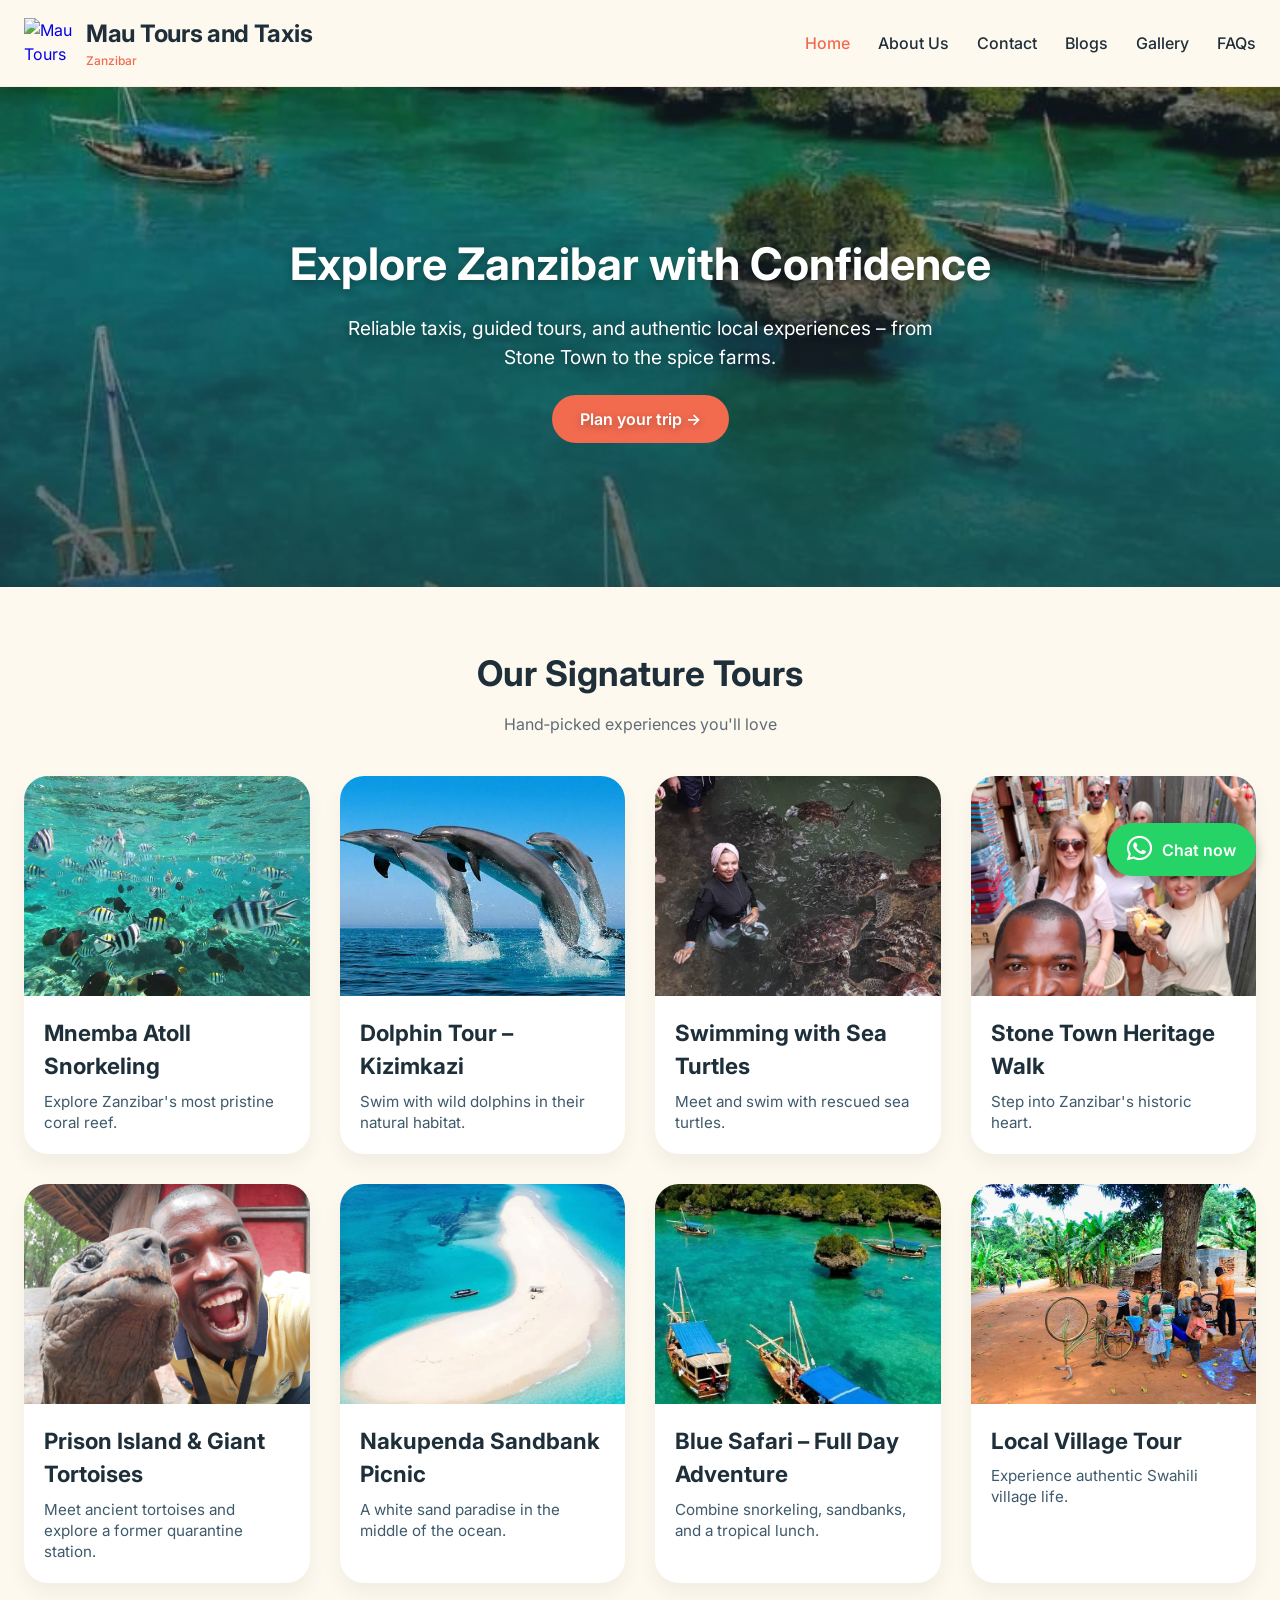
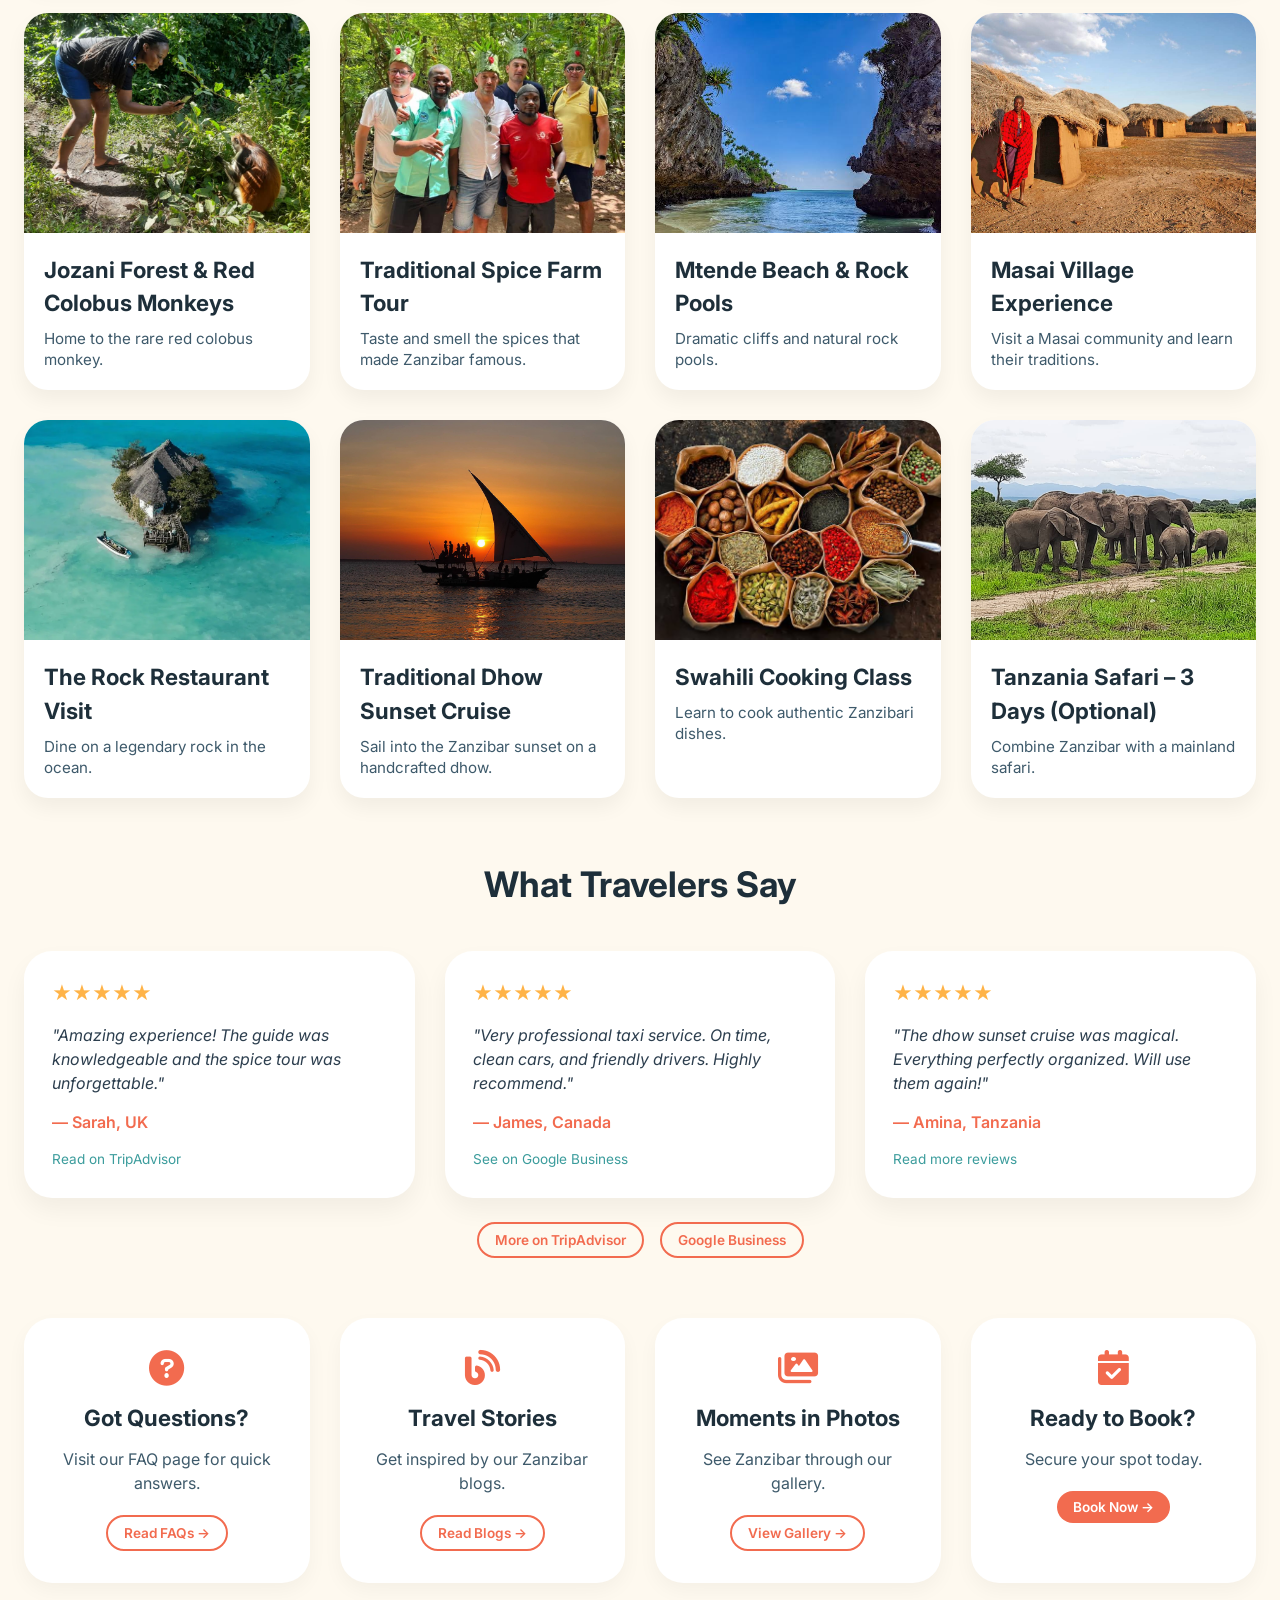
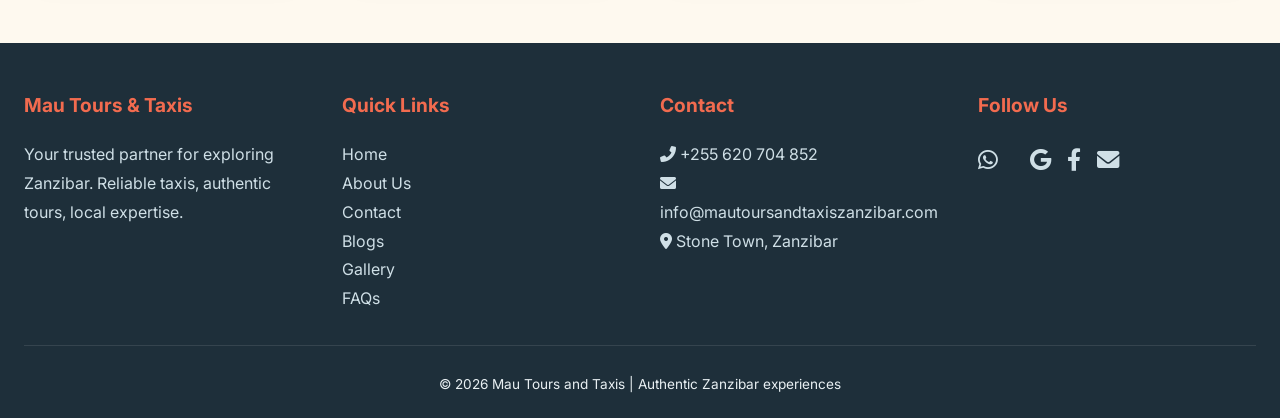
==== commit 582d2f04: "email, icon and styles" ====
--- a/index.html
+++ b/index.html
@@ -14,9 +14,9 @@
     <meta name="twitter:image" content="./images/logo.png" />
     <title>Mau Tours and Taxis | Zanzibar</title>
     <!-- Fonts & Icons -->
-    <link rel="shortcut icon" href="images/logo.png" type="image/png">
+    <link rel="icon" href="images/logo.png" type="image/png">
     <!-- link canonical tag -->
-    <link rel="canonical" href="https://www.mautoursandtaxiszanzibar.com/" />
+    <link rel="canonical" href="https://www.mautoursandtaxiszanzibar.com" />
     <link
       href="https://fonts.googleapis.com/css2?family=Inter:opsz,wght@14..32,300;400;500;600;700&display=swap"
       rel="stylesheet"
@@ -192,7 +192,7 @@
           <div class="footer-col">
             <h4>Contact</h4>
             <p><i class="fas fa-phone-alt"></i> +255 620 704 852</p>
-            <p><i class="fas fa-envelope"></i> info@mautours.co.tz</p>
+            <p><i class="fas fa-envelope"></i> info@mautoursandtaxiszanzibar.com</p>
             <p><i class="fas fa-map-marker-alt"></i> Stone Town, Zanzibar</p>
           </div>
           <div class="footer-col">
@@ -206,7 +206,7 @@
               ></a>
               <a href="https://www.google.com" target="_blank"><i class="fab fa-google"></i></a>
               <a href="https://web.facebook.com/people/bohora_tours_zanzibar/100075915383813/?_rdc=1&_rdr#" target="_blank"><i class="fab fa-facebook-f"></i></a>
-              <a href="mailto:info@mautours.co.tz" target="_blank"><i class="fas fa-envelope"></i></a>
+              <a href="mailto:info@mautoursandtaxiszanzibar.com" target="_blank"><i class="fas fa-envelope"></i></a>
             </div>
           </div>
         </div>
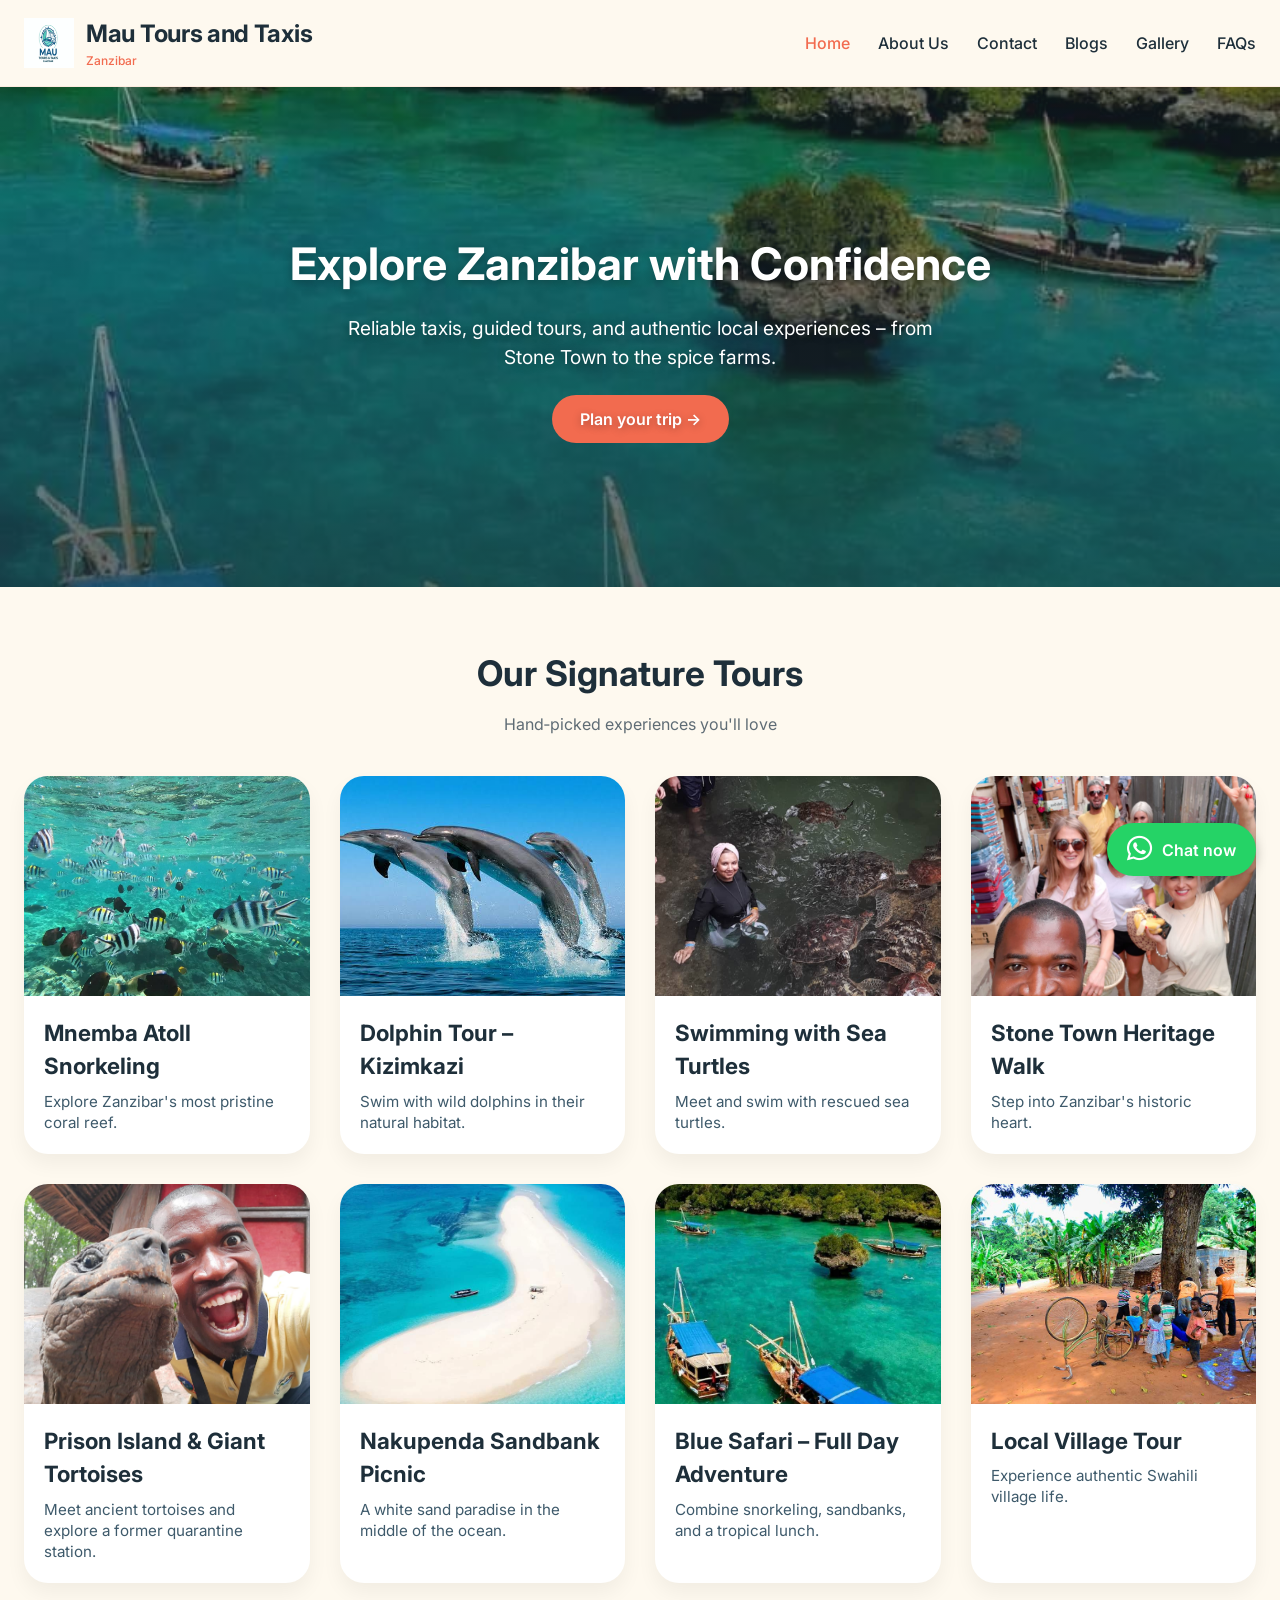
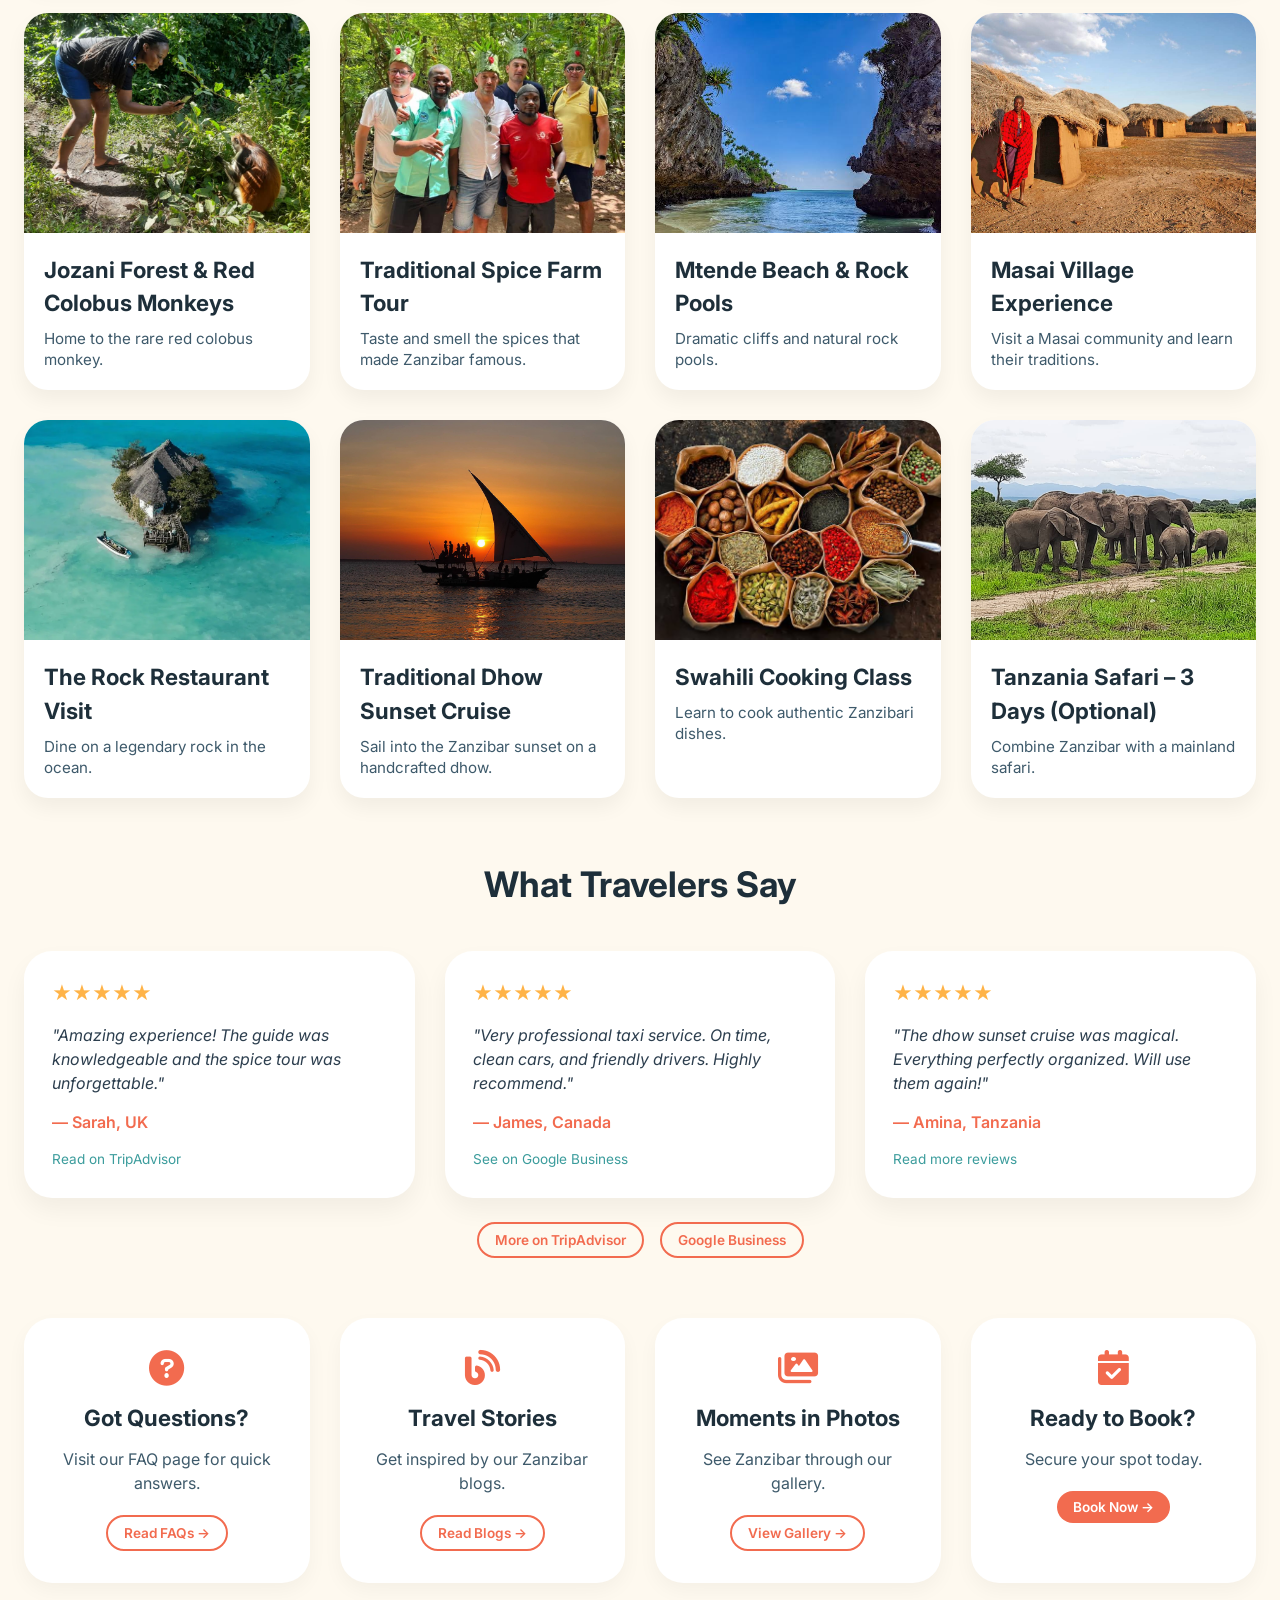
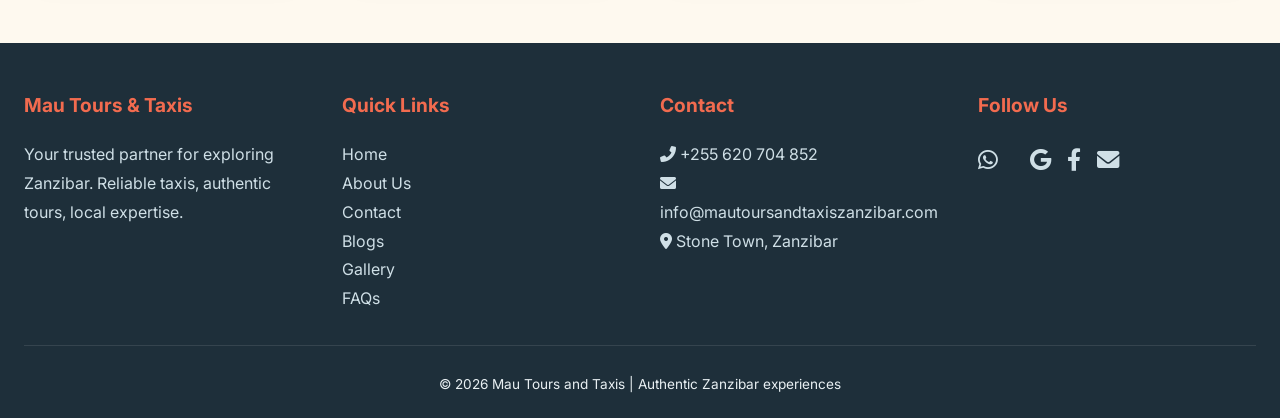
==== commit 548a6def: "icon issues" ====
--- a/index.html
+++ b/index.html
@@ -11,10 +11,10 @@
     <meta name="twitter:card" content="summary_large_image" />
     <meta name="twitter:title" content="Mau Tours and Taxis | Zanzibar" />
     <meta name="twitter:description" content="Your trusted Zanzibar travel partner. Tours, taxis, and authentic island experiences." />
-    <meta name="twitter:image" content="./images/logo.png" />
+    <meta name="twitter:image" content="./images/turtles/img1.jpg" />
     <title>Mau Tours and Taxis | Zanzibar</title>
     <!-- Fonts & Icons -->
-    <link rel="icon" href="images/logo.png" type="image/png">
+    <link rel="icon" href="./logo.png" sizes="96x96" type="image/png">
     <!-- link canonical tag -->
     <link rel="canonical" href="https://www.mautoursandtaxiszanzibar.com" />
     <link
@@ -36,7 +36,7 @@
         <a href="index.html" class="logo-link">
           <div class="logo-area">
           <img
-            src="images/logo.png"
+            src="logo.png"
             alt="Mau Tours and Taxis Logo"
             class="logo-img"
           />
